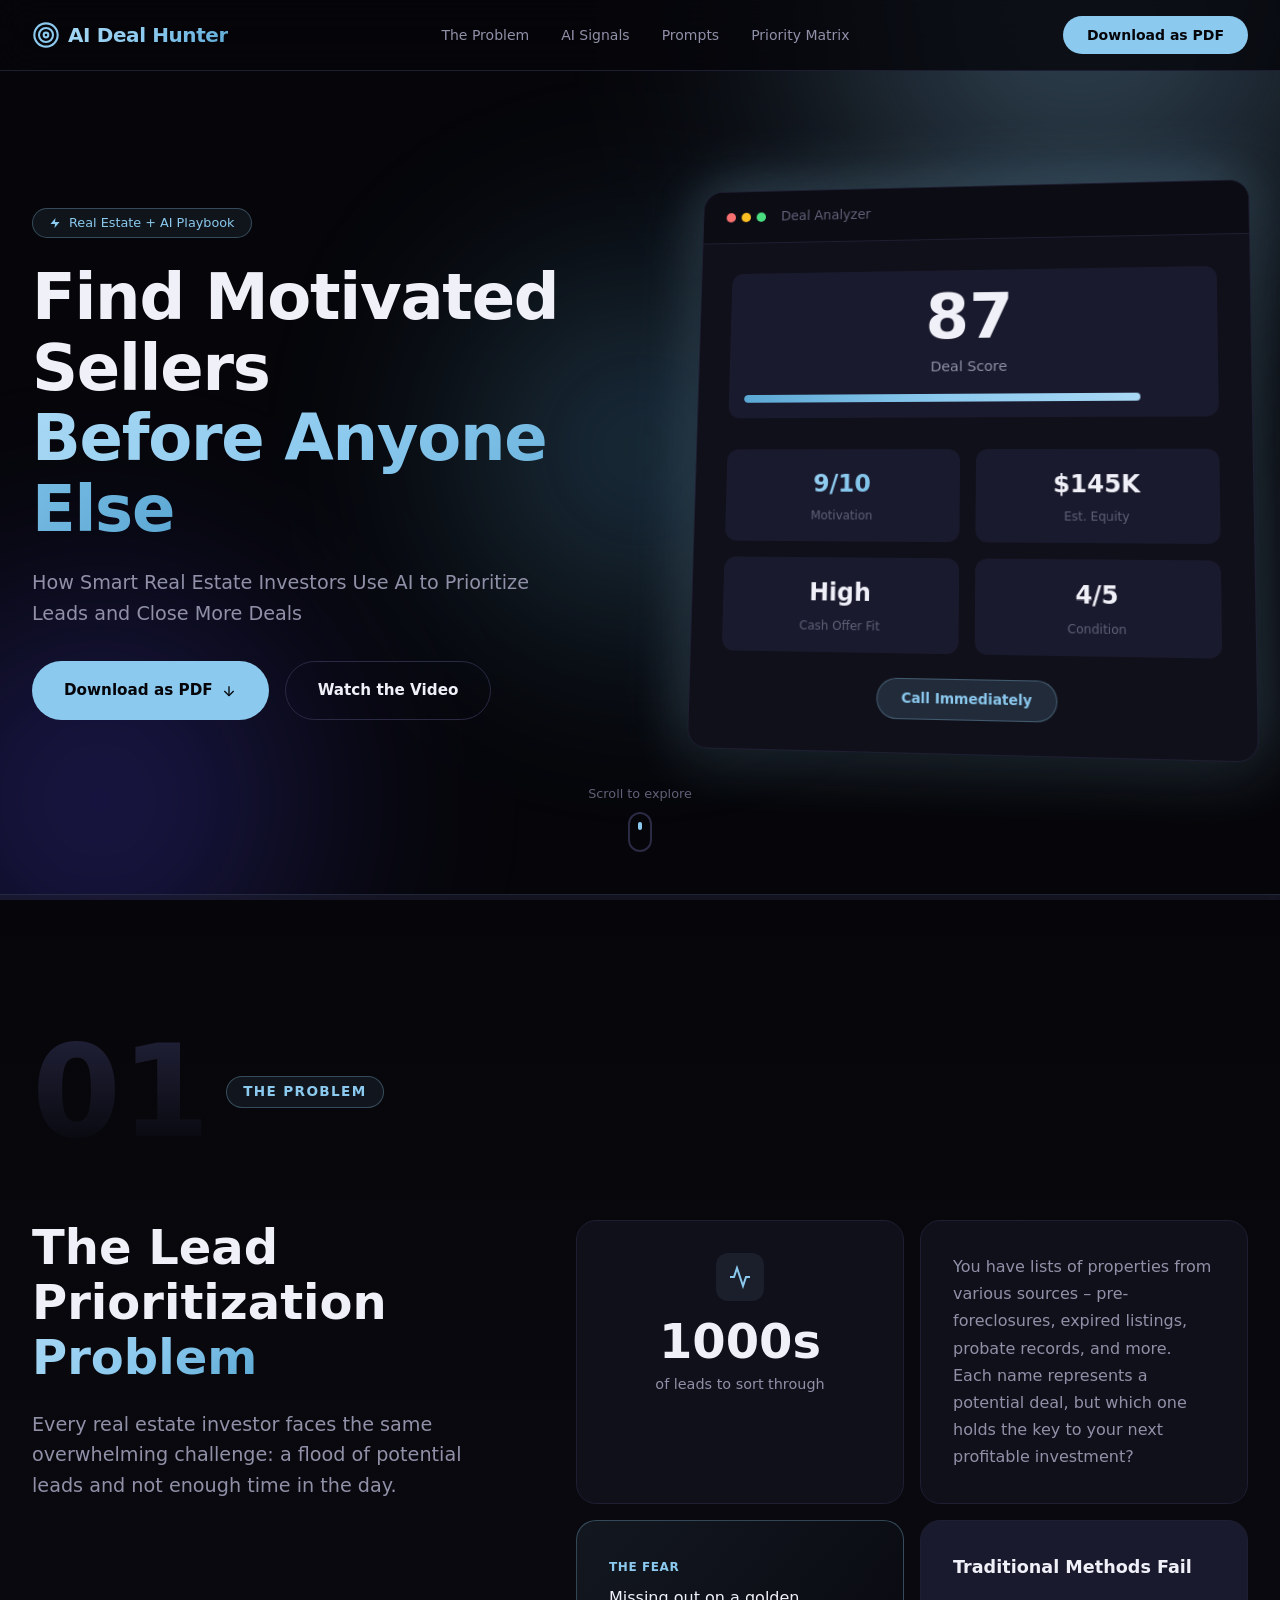
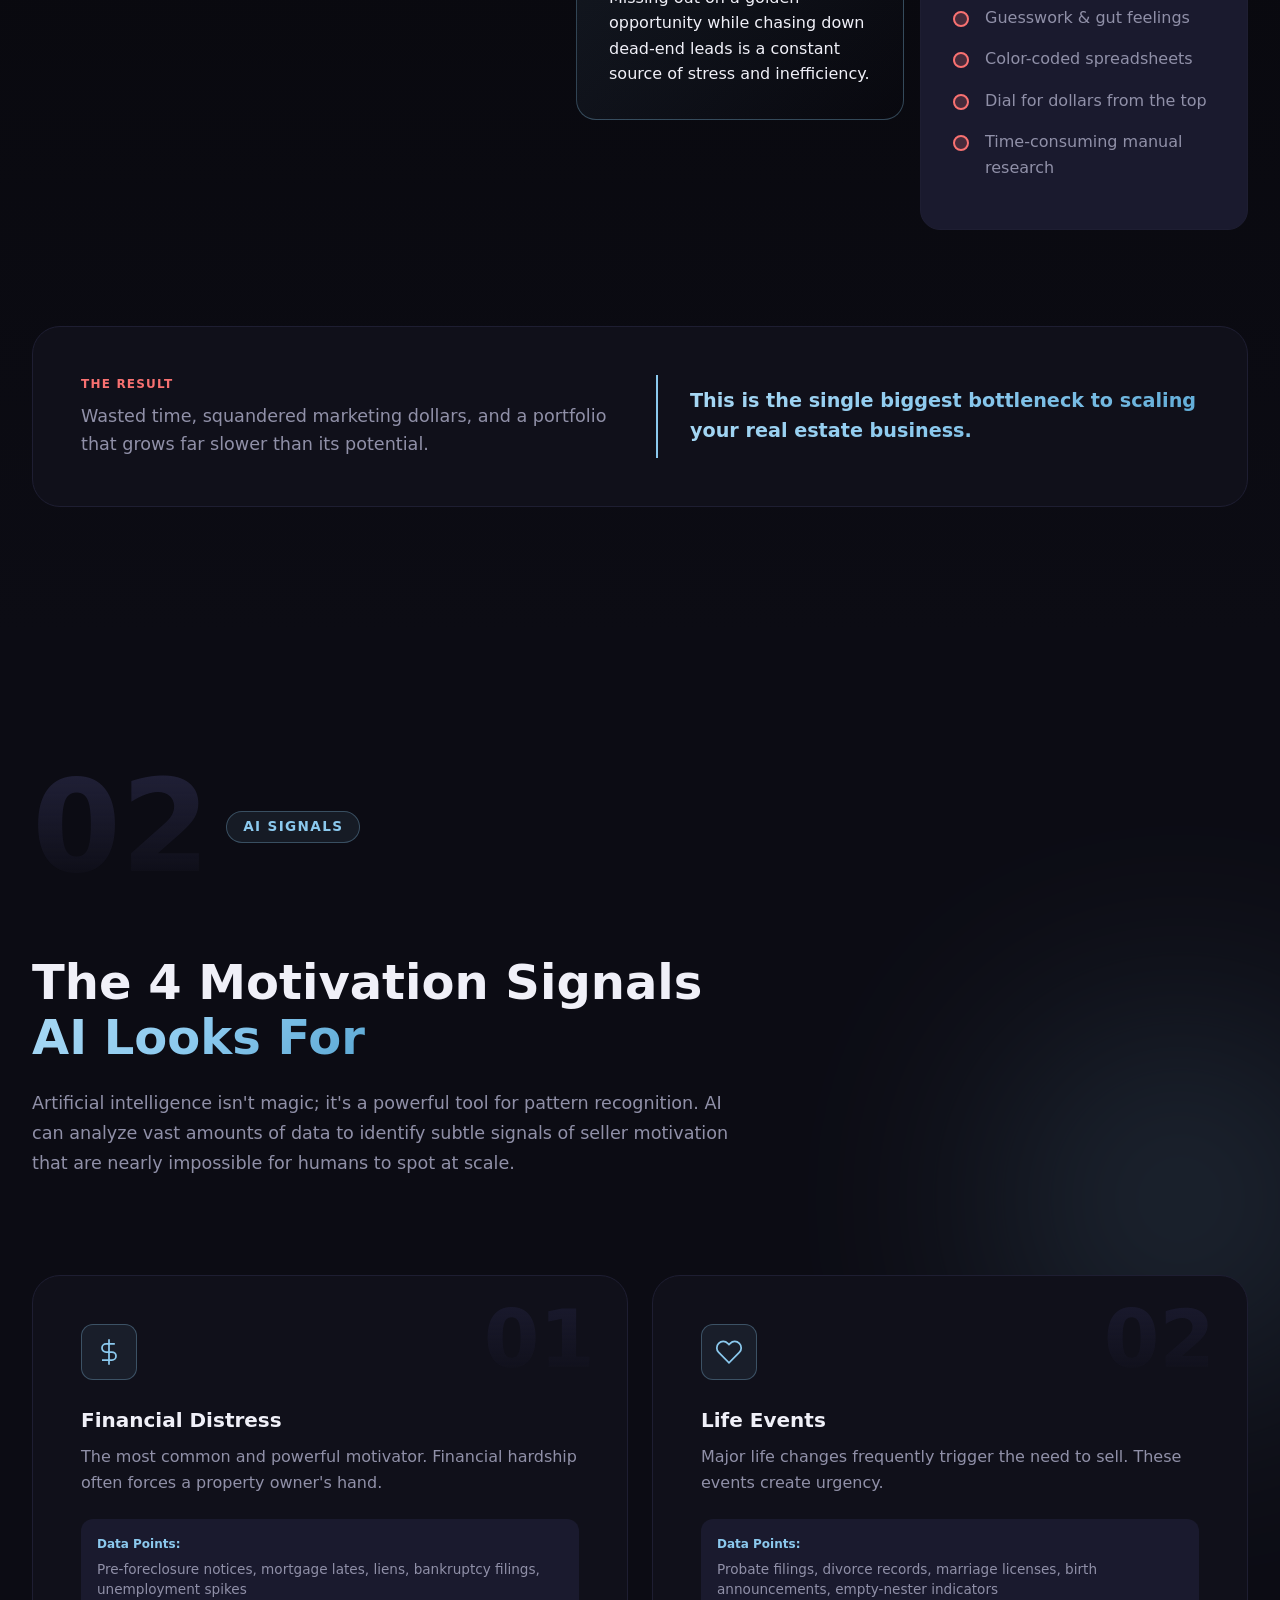
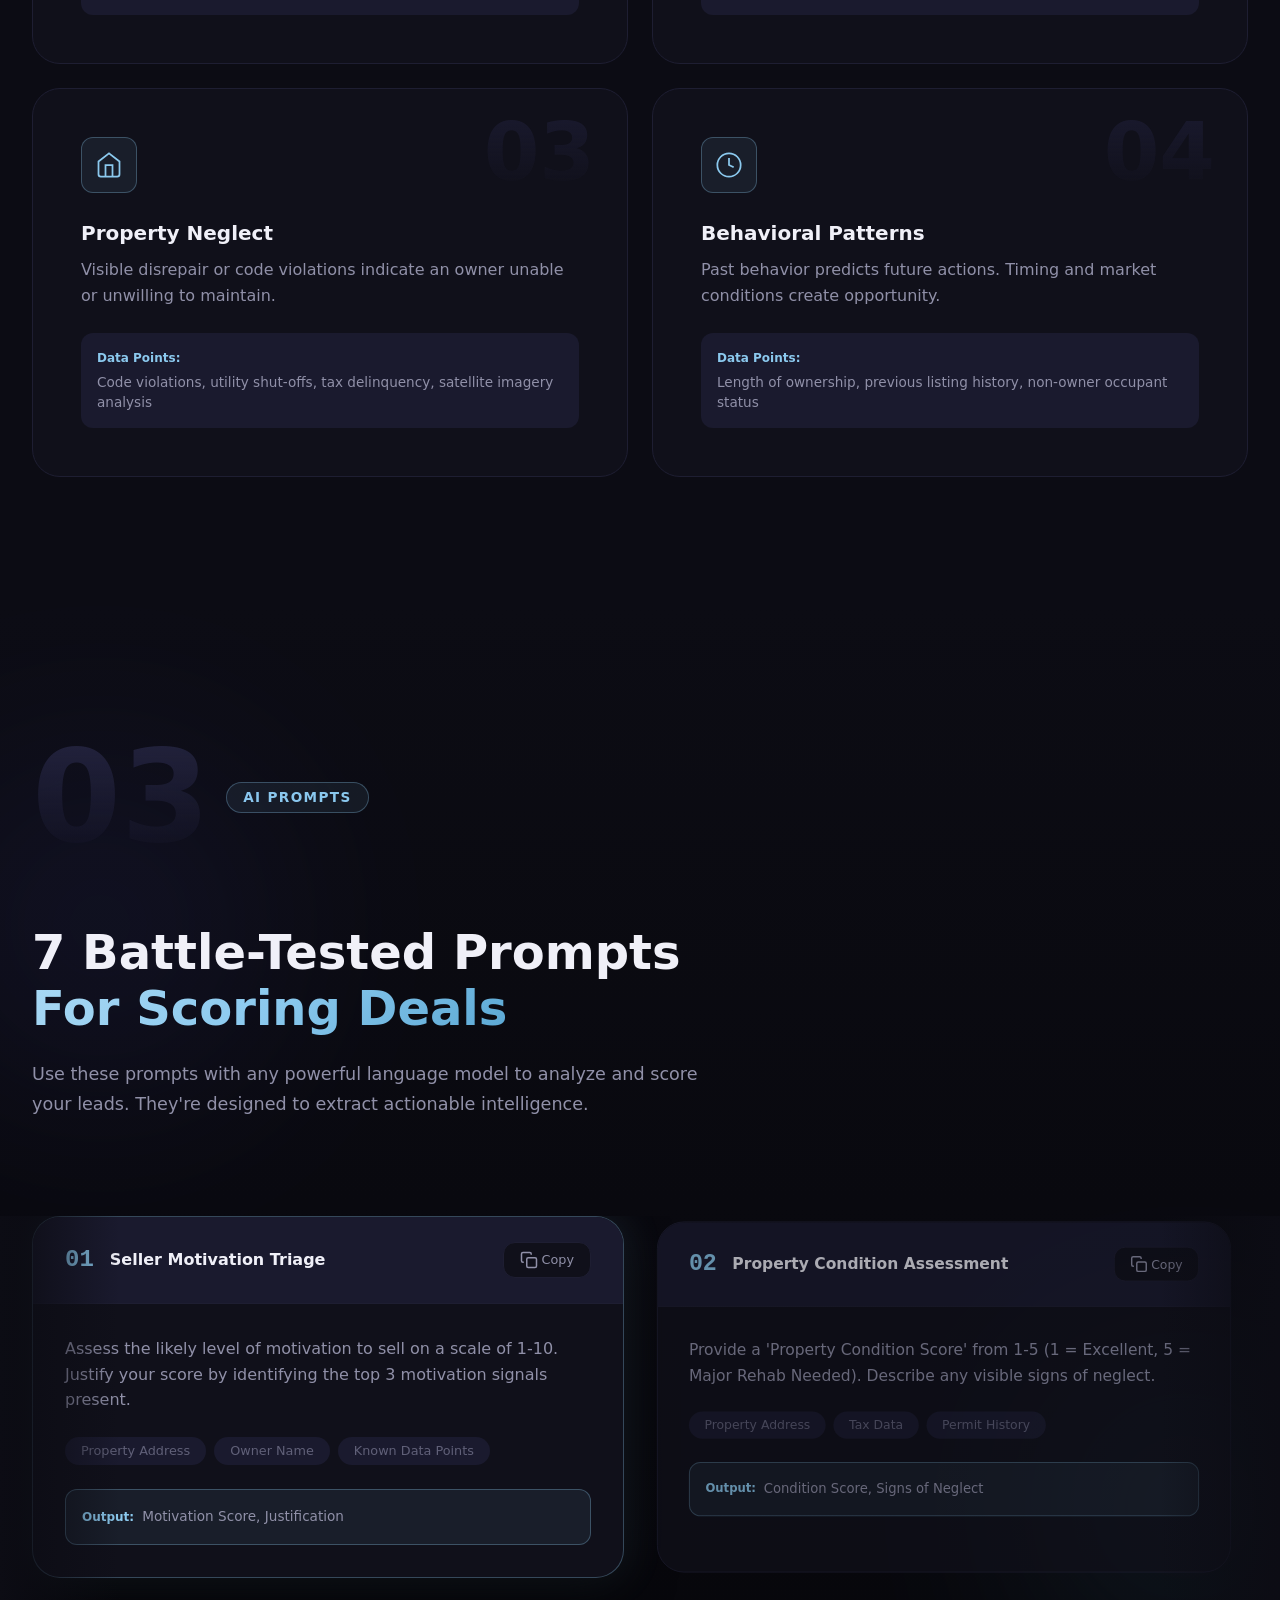
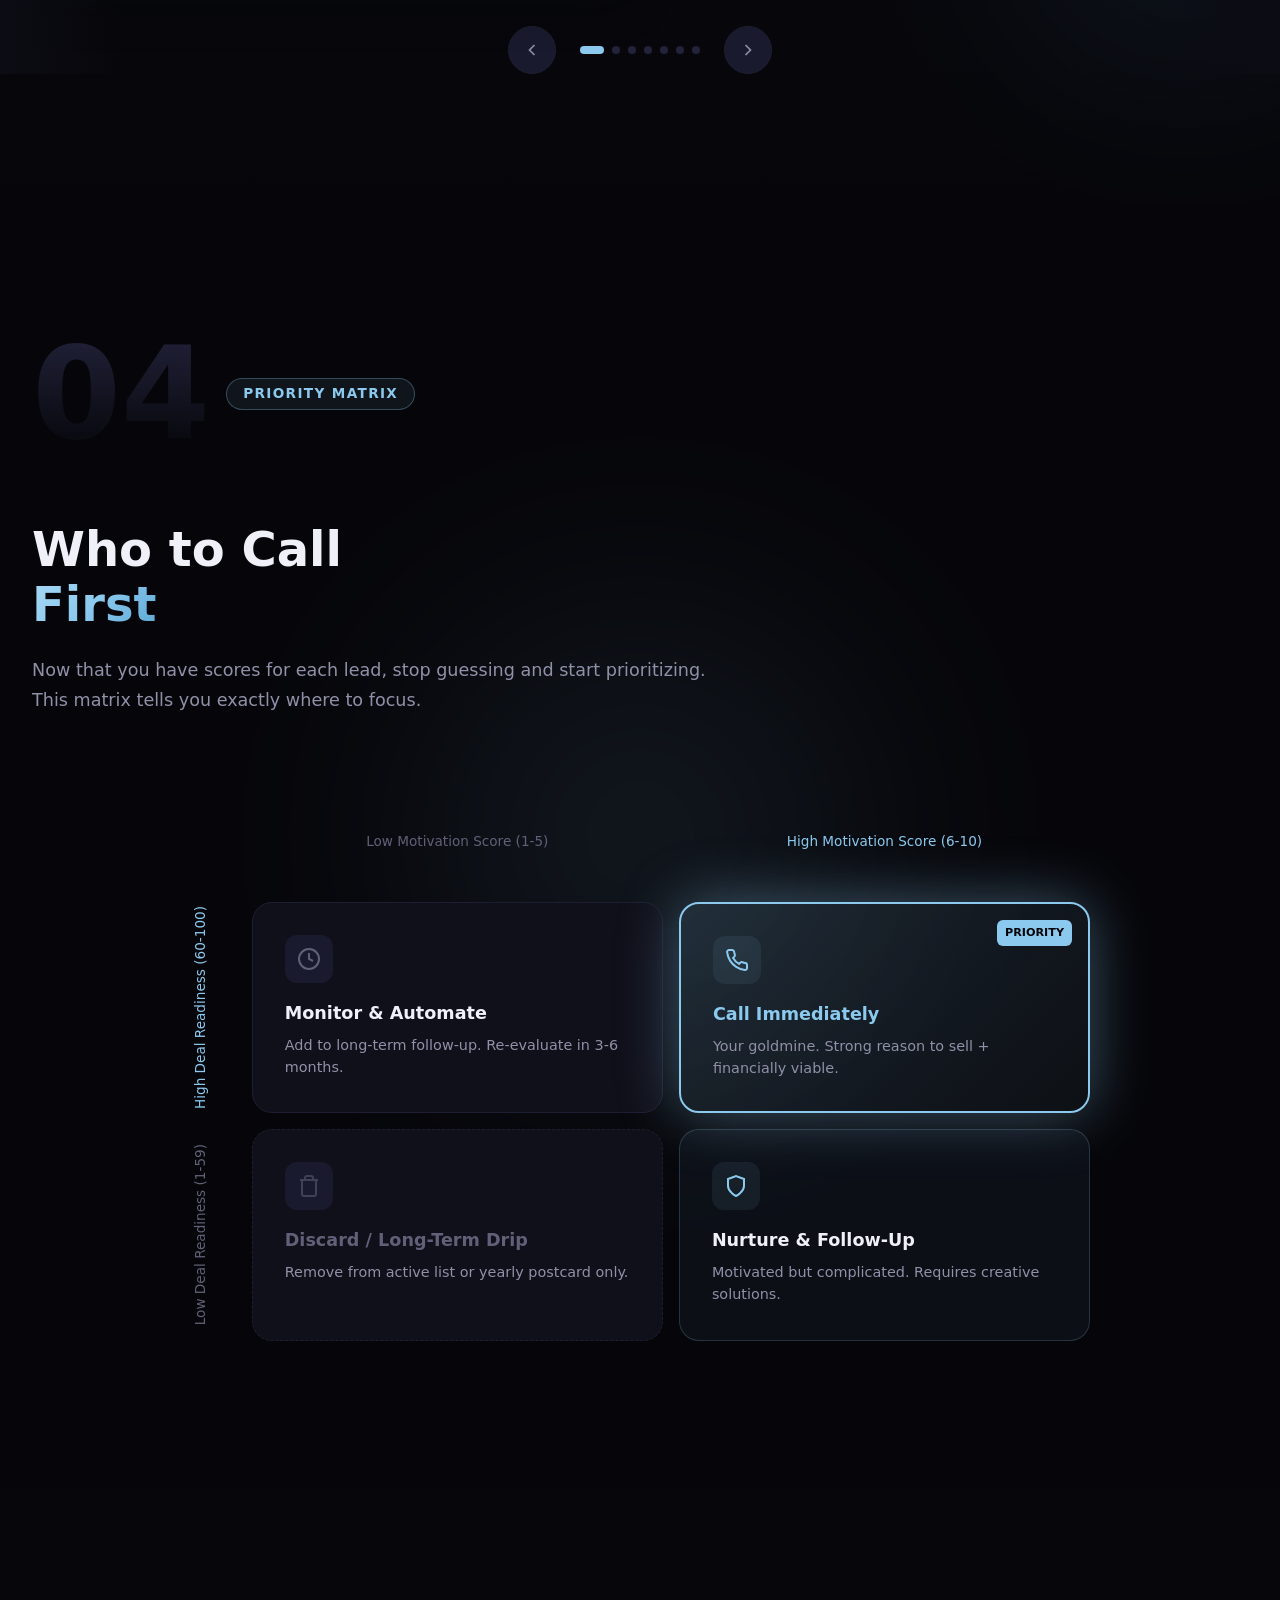
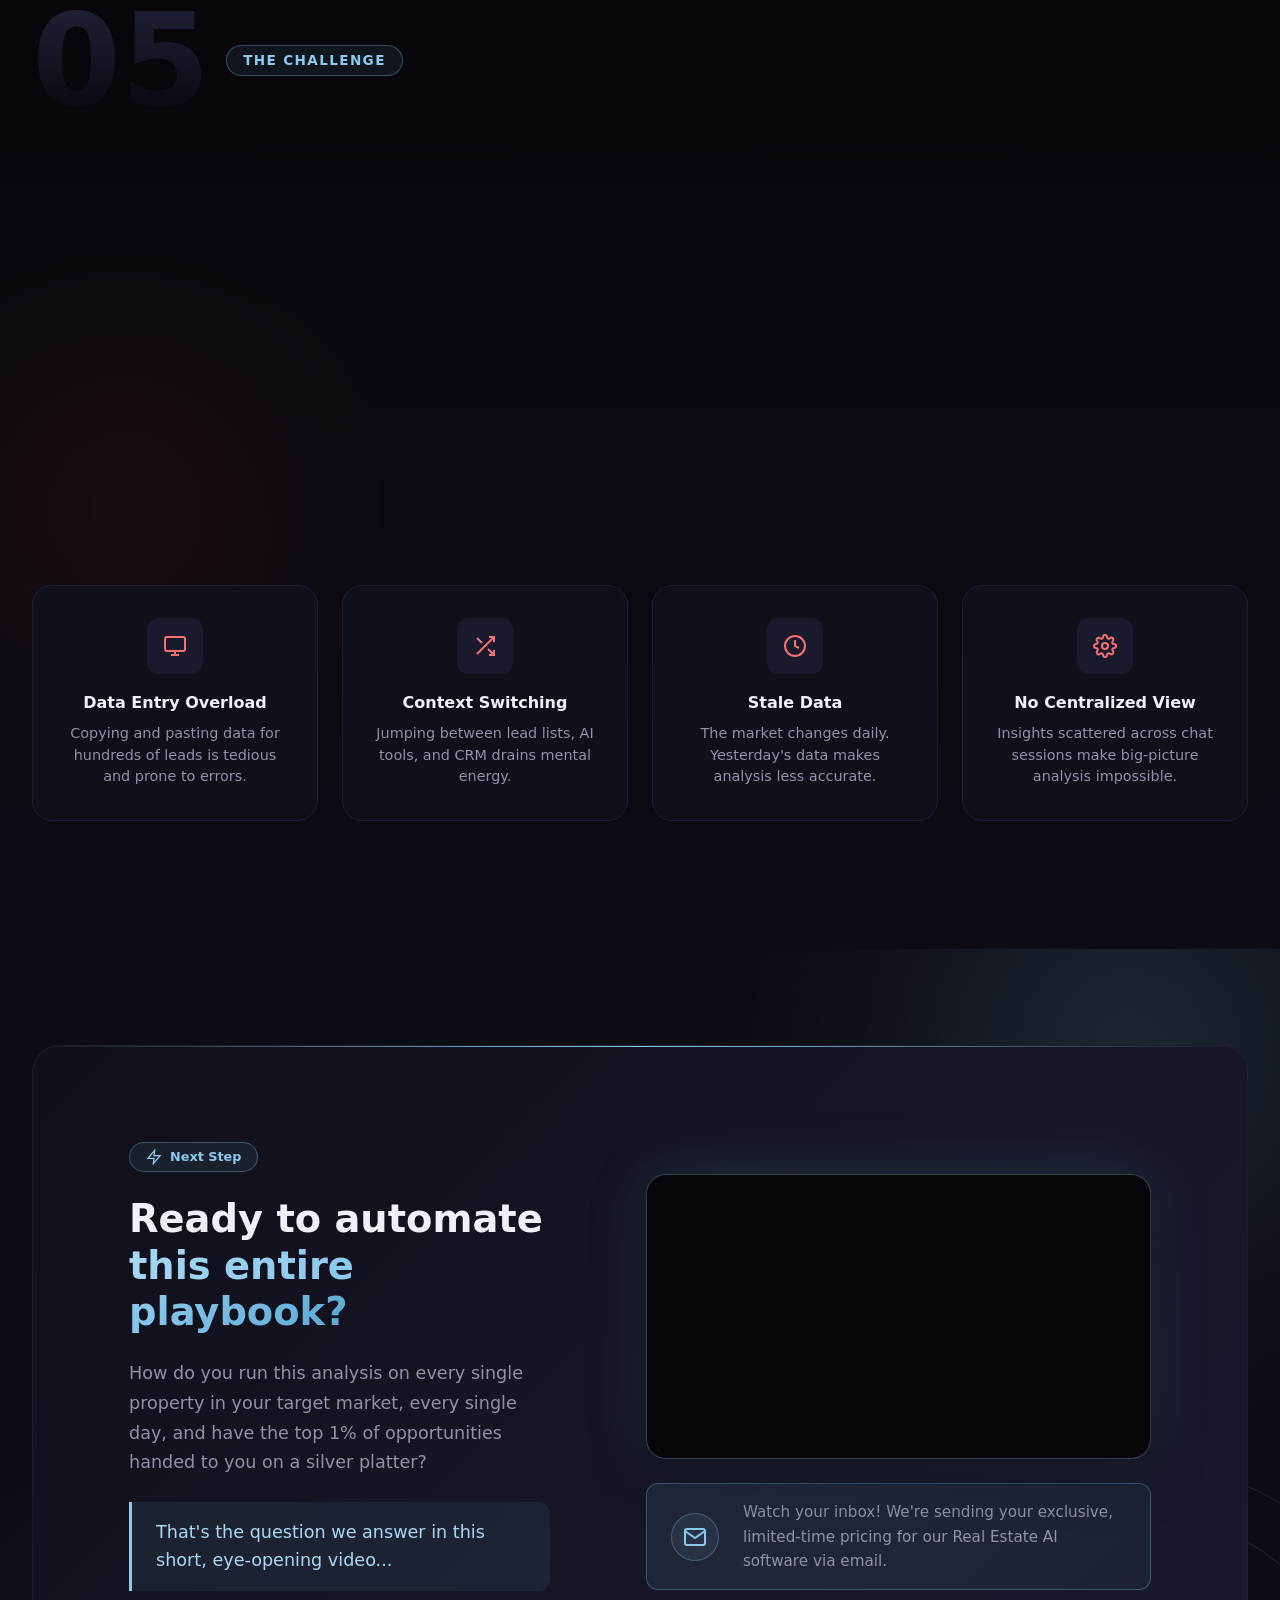
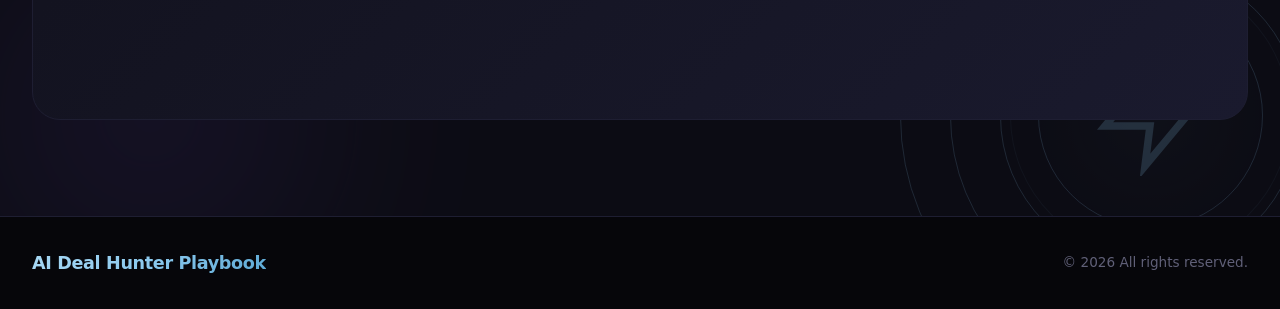
==== aidealhunter/index.html @ 396c695b "Initial commit: AI Deal Hunter Playbook + homepage directory - AI Deal Hunter landing page at /aidea" ====
<!DOCTYPE html>
<html lang="en">
<head>
    <meta charset="UTF-8">
    <meta name="viewport" content="width=device-width, initial-scale=1.0">
    <meta name="description" content="The AI Deal Hunter Playbook - How Smart Real Estate Investors Find & Prioritize Motivated Sellers Using AI">
    <title>The AI Deal Hunter Playbook</title>
    <link rel="icon" type="image/svg+xml" href="favicon.svg">
    <link rel="stylesheet" href="landing.css">
</head>
<body>
    <!-- Gradient Orbs Background -->
    <div class="gradient-orbs" aria-hidden="true">
        <div class="orb orb--1"></div>
        <div class="orb orb--2"></div>
        <div class="orb orb--3"></div>
    </div>

    <!-- Navigation -->
    <nav class="nav">
        <div class="nav__logo">
            <svg class="nav__logo-icon" width="28" height="28" viewBox="0 0 24 24" fill="none" stroke="currentColor" stroke-width="1.8" stroke-linecap="round" stroke-linejoin="round" aria-hidden="true">
                <circle cx="12" cy="12" r="10"/>
                <circle cx="12" cy="12" r="6"/>
                <circle cx="12" cy="12" r="2"/>
            </svg>
            <span class="nav__logo-text text-gradient">AI Deal Hunter</span>
        </div>
        <div class="nav__links">
            <a href="#problem">The Problem</a>
            <a href="#signals">AI Signals</a>
            <a href="#prompts">Prompts</a>
            <a href="#matrix">Priority Matrix</a>
        </div>
        <a href="The_AI_Deal_Hunter_Playbook.pdf" download class="nav__cta">Download as PDF</a>
    </nav>

    <!-- Hero Section -->
    <header class="hero">
        <div class="hero__container">
            <div class="hero__content">
                <div class="hero__badge animate-in">
                    <span class="badge">
                        <svg width="12" height="12" viewBox="0 0 24 24" fill="currentColor" aria-hidden="true">
                            <polygon points="13 2 3 14 12 14 11 22 21 10 12 10 13 2"/>
                        </svg>
                        Real Estate + AI Playbook
                    </span>
                </div>
                <h1 class="hero__title animate-in animate-delay-1">
                    Find Motivated Sellers<br>
                    <span class="text-gradient">Before Anyone Else</span>
                </h1>
                <p class="hero__subtitle animate-in animate-delay-2">
                    How Smart Real Estate Investors Use AI to Prioritize Leads and Close More Deals
                </p>
                <div class="hero__actions animate-in animate-delay-3">
                    <a href="The_AI_Deal_Hunter_Playbook.pdf" download class="btn btn--primary">
                        Download as PDF
                        <svg width="16" height="16" viewBox="0 0 24 24" fill="none" stroke="currentColor" stroke-width="2" aria-hidden="true">
                            <line x1="12" y1="5" x2="12" y2="19"></line>
                            <polyline points="19 12 12 19 5 12"></polyline>
                        </svg>
                    </a>
                    <a href="#cta" class="btn btn--secondary">Watch the Video</a>
                </div>
            </div>
            <div class="hero__visual animate-in animate-delay-2">
                <div class="hero__dashboard">
                    <div class="dashboard">
                        <div class="dashboard__header">
                            <div class="dashboard__dots">
                                <span></span><span></span><span></span>
                            </div>
                            <span class="dashboard__title">Deal Analyzer</span>
                        </div>
                        <div class="dashboard__content">
                            <div class="dashboard__metric dashboard__metric--large">
                                <span class="metric__value">87</span>
                                <span class="metric__label">Deal Score</span>
                                <div class="metric__bar">
                                    <div class="metric__fill" style="width: 87%"></div>
                                </div>
                            </div>
                            <div class="dashboard__grid">
                                <div class="dashboard__metric">
                                    <span class="metric__value text-gradient">9/10</span>
                                    <span class="metric__label">Motivation</span>
                                </div>
                                <div class="dashboard__metric">
                                    <span class="metric__value">$145K</span>
                                    <span class="metric__label">Est. Equity</span>
                                </div>
                                <div class="dashboard__metric">
                                    <span class="metric__value">High</span>
                                    <span class="metric__label">Cash Offer Fit</span>
                                </div>
                                <div class="dashboard__metric">
                                    <span class="metric__value">4/5</span>
                                    <span class="metric__label">Condition</span>
                                </div>
                            </div>
                            <div class="dashboard__action">
                                <span class="status status--hot">Call Immediately</span>
                            </div>
                        </div>
                    </div>
                </div>
            </div>
        </div>
        <div class="hero__scroll">
            <span>Scroll to explore</span>
            <div class="scroll-indicator">
                <div class="scroll-indicator__dot"></div>
            </div>
        </div>
    </header>

    <!-- Section 1: The Problem -->
    <section id="problem" class="section section--problem">
        <div class="section__container">
            <div class="section__header">
                <span class="section__number">01</span>
                <span class="section__label">The Problem</span>
            </div>
            <div class="section__grid section__grid--problem">
                <div class="section__main">
                    <h2 class="section__title animate-on-scroll">
                        The Lead Prioritization<br>
                        <span class="text-gradient">Problem</span>
                    </h2>
                    <p class="section__text animate-on-scroll">
                        Every real estate investor faces the same overwhelming challenge: a flood of potential leads and not enough time in the day.
                    </p>
                </div>
                <div class="bento-grid bento-grid--problem">
                    <div class="bento-card bento-card--stat animate-on-scroll">
                        <div class="stat">
                            <span class="stat__icon">
                                <svg width="24" height="24" viewBox="0 0 24 24" fill="none" stroke="currentColor" stroke-width="2">
                                    <path d="M22 12h-4l-3 9L9 3l-3 9H2"/>
                                </svg>
                            </span>
                            <span class="stat__value">1000s</span>
                            <span class="stat__label">of leads to sort through</span>
                        </div>
                    </div>
                    <div class="bento-card bento-card--text animate-on-scroll animate-delay-1">
                        <p>You have lists of properties from various sources – pre-foreclosures, expired listings, probate records, and more. Each name represents a potential deal, but which one holds the key to your next profitable investment?</p>
                    </div>
                    <div class="bento-card bento-card--highlight animate-on-scroll animate-delay-2">
                        <span class="highlight-label">The Fear</span>
                        <p>Missing out on a golden opportunity while chasing down dead-end leads is a constant source of stress and inefficiency.</p>
                    </div>
                    <div class="bento-card bento-card--dark animate-on-scroll animate-delay-3">
                        <h3>Traditional Methods Fail</h3>
                        <ul class="check-list check-list--negative">
                            <li>Guesswork & gut feelings</li>
                            <li>Color-coded spreadsheets</li>
                            <li>Dial for dollars from the top</li>
                            <li>Time-consuming manual research</li>
                        </ul>
                    </div>
                </div>
            </div>
            <div class="problem-result animate-on-scroll">
                <div class="problem-result__content">
                    <span class="problem-result__label">The Result</span>
                    <p class="problem-result__text">Wasted time, squandered marketing dollars, and a portfolio that grows far slower than its potential.</p>
                </div>
                <div class="problem-result__solution">
                    <span class="text-gradient">This is the single biggest bottleneck to scaling your real estate business.</span>
                </div>
            </div>
        </div>
    </section>

    <!-- Section 2: The 4 Motivation Signals -->
    <section id="signals" class="section section--signals">
        <div class="section-orb section-orb--signals" aria-hidden="true"></div>
        <div class="section__container">
            <div class="section__header">
                <span class="section__number">02</span>
                <span class="section__label">AI Signals</span>
            </div>
            <div class="section__intro">
                <h2 class="section__title animate-on-scroll">
                    The 4 Motivation Signals<br>
                    <span class="text-gradient">AI Looks For</span>
                </h2>
                <p class="section__subtitle animate-on-scroll">
                    Artificial intelligence isn't magic; it's a powerful tool for pattern recognition. AI can analyze vast amounts of data to identify subtle signals of seller motivation that are nearly impossible for humans to spot at scale.
                </p>
            </div>
            <div class="signals-grid">
                <div class="signal-card animate-on-scroll" data-signal="1">
                    <div class="signal-card__number">01</div>
                    <div class="signal-card__content">
                        <div class="signal-card__icon">
                            <svg width="28" height="28" viewBox="0 0 24 24" fill="none" stroke="currentColor" stroke-width="1.5">
                                <line x1="12" y1="1" x2="12" y2="23"/>
                                <path d="M17 5H9.5a3.5 3.5 0 0 0 0 7h5a3.5 3.5 0 0 1 0 7H6"/>
                            </svg>
                        </div>
                        <h3 class="signal-card__title">Financial Distress</h3>
                        <p class="signal-card__desc">The most common and powerful motivator. Financial hardship often forces a property owner's hand.</p>
                        <div class="signal-card__data">
                            <span class="data-label">Data Points:</span>
                            <p>Pre-foreclosure notices, mortgage lates, liens, bankruptcy filings, unemployment spikes</p>
                        </div>
                    </div>
                </div>
                <div class="signal-card animate-on-scroll animate-delay-1" data-signal="2">
                    <div class="signal-card__number">02</div>
                    <div class="signal-card__content">
                        <div class="signal-card__icon">
                            <svg width="28" height="28" viewBox="0 0 24 24" fill="none" stroke="currentColor" stroke-width="1.5">
                                <path d="M20.84 4.61a5.5 5.5 0 0 0-7.78 0L12 5.67l-1.06-1.06a5.5 5.5 0 0 0-7.78 7.78l1.06 1.06L12 21.23l7.78-7.78 1.06-1.06a5.5 5.5 0 0 0 0-7.78z"/>
                            </svg>
                        </div>
                        <h3 class="signal-card__title">Life Events</h3>
                        <p class="signal-card__desc">Major life changes frequently trigger the need to sell. These events create urgency.</p>
                        <div class="signal-card__data">
                            <span class="data-label">Data Points:</span>
                            <p>Probate filings, divorce records, marriage licenses, birth announcements, empty-nester indicators</p>
                        </div>
                    </div>
                </div>
                <div class="signal-card animate-on-scroll animate-delay-2" data-signal="3">
                    <div class="signal-card__number">03</div>
                    <div class="signal-card__content">
                        <div class="signal-card__icon">
                            <svg width="28" height="28" viewBox="0 0 24 24" fill="none" stroke="currentColor" stroke-width="1.5">
                                <path d="M3 9l9-7 9 7v11a2 2 0 0 1-2 2H5a2 2 0 0 1-2-2z"/>
                                <polyline points="9 22 9 12 15 12 15 22"/>
                            </svg>
                        </div>
                        <h3 class="signal-card__title">Property Neglect</h3>
                        <p class="signal-card__desc">Visible disrepair or code violations indicate an owner unable or unwilling to maintain.</p>
                        <div class="signal-card__data">
                            <span class="data-label">Data Points:</span>
                            <p>Code violations, utility shut-offs, tax delinquency, satellite imagery analysis</p>
                        </div>
                    </div>
                </div>
                <div class="signal-card animate-on-scroll animate-delay-3" data-signal="4">
                    <div class="signal-card__number">04</div>
                    <div class="signal-card__content">
                        <div class="signal-card__icon">
                            <svg width="28" height="28" viewBox="0 0 24 24" fill="none" stroke="currentColor" stroke-width="1.5">
                                <circle cx="12" cy="12" r="10"/>
                                <polyline points="12 6 12 12 16 14"/>
                            </svg>
                        </div>
                        <h3 class="signal-card__title">Behavioral Patterns</h3>
                        <p class="signal-card__desc">Past behavior predicts future actions. Timing and market conditions create opportunity.</p>
                        <div class="signal-card__data">
                            <span class="data-label">Data Points:</span>
                            <p>Length of ownership, previous listing history, non-owner occupant status</p>
                        </div>
                    </div>
                </div>
            </div>
        </div>
    </section>

    <!-- Section 3: AI Prompts -->
    <section id="prompts" class="section section--prompts">
        <div class="section-orb section-orb--prompts-1" aria-hidden="true"></div>
        <div class="section-orb section-orb--prompts-2" aria-hidden="true"></div>
        <div class="section__container">
            <div class="section__header">
                <span class="section__number">03</span>
                <span class="section__label">AI Prompts</span>
            </div>
            <div class="section__intro">
                <h2 class="section__title animate-on-scroll">
                    7 Battle-Tested Prompts<br>
                    <span class="text-gradient">For Scoring Deals</span>
                </h2>
                <p class="section__subtitle animate-on-scroll">
                    Use these prompts with any powerful language model to analyze and score your leads. They're designed to extract actionable intelligence.
                </p>
            </div>
            <div class="prompts-carousel">
                <div class="prompts-track" id="promptsTrack">
                    <div class="prompt-slide" data-prompt="1">
                        <div class="prompt-card">
                            <div class="prompt-card__header">
                                <span class="prompt-card__num">01</span>
                                <h3 class="prompt-card__title">Seller Motivation Triage</h3>
                                <button class="copy-btn" data-prompt="1" aria-label="Copy prompt">
                                    <svg width="18" height="18" viewBox="0 0 24 24" fill="none" stroke="currentColor" stroke-width="2">
                                        <rect x="9" y="9" width="13" height="13" rx="2" ry="2"/>
                                        <path d="M5 15H4a2 2 0 0 1-2-2V4a2 2 0 0 1 2-2h9a2 2 0 0 1 2 2v1"/>
                                    </svg>
                                    <span>Copy</span>
                                </button>
                            </div>
                            <div class="prompt-card__body">
                                <p>Assess the likely level of motivation to sell on a scale of 1-10. Justify your score by identifying the top 3 motivation signals present.</p>
                                <div class="prompt-card__inputs">
                                    <span>Property Address</span>
                                    <span>Owner Name</span>
                                    <span>Known Data Points</span>
                                </div>
                                <div class="prompt-card__output">
                                    <span class="output-label">Output:</span>
                                    <span>Motivation Score, Justification</span>
                                </div>
                            </div>
                        </div>
                    </div>
                    <div class="prompt-slide" data-prompt="2">
                        <div class="prompt-card">
                            <div class="prompt-card__header">
                                <span class="prompt-card__num">02</span>
                                <h3 class="prompt-card__title">Property Condition Assessment</h3>
                                <button class="copy-btn" data-prompt="2" aria-label="Copy prompt">
                                    <svg width="18" height="18" viewBox="0 0 24 24" fill="none" stroke="currentColor" stroke-width="2">
                                        <rect x="9" y="9" width="13" height="13" rx="2" ry="2"/>
                                        <path d="M5 15H4a2 2 0 0 1-2-2V4a2 2 0 0 1 2-2h9a2 2 0 0 1 2 2v1"/>
                                    </svg>
                                    <span>Copy</span>
                                </button>
                            </div>
                            <div class="prompt-card__body">
                                <p>Provide a 'Property Condition Score' from 1-5 (1 = Excellent, 5 = Major Rehab Needed). Describe any visible signs of neglect.</p>
                                <div class="prompt-card__inputs">
                                    <span>Property Address</span>
                                    <span>Tax Data</span>
                                    <span>Permit History</span>
                                </div>
                                <div class="prompt-card__output">
                                    <span class="output-label">Output:</span>
                                    <span>Condition Score, Signs of Neglect</span>
                                </div>
                            </div>
                        </div>
                    </div>
                    <div class="prompt-slide" data-prompt="3">
                        <div class="prompt-card">
                            <div class="prompt-card__header">
                                <span class="prompt-card__num">03</span>
                                <h3 class="prompt-card__title">Equity & Financial Analysis</h3>
                                <button class="copy-btn" data-prompt="3" aria-label="Copy prompt">
                                    <svg width="18" height="18" viewBox="0 0 24 24" fill="none" stroke="currentColor" stroke-width="2">
                                        <rect x="9" y="9" width="13" height="13" rx="2" ry="2"/>
                                        <path d="M5 15H4a2 2 0 0 1-2-2V4a2 2 0 0 1 2-2h9a2 2 0 0 1 2 2v1"/>
                                    </svg>
                                    <span>Copy</span>
                                </button>
                            </div>
                            <div class="prompt-card__body">
                                <p>Estimate the owner's equity position and summarize their likely financial situation. Determine if a cash offer would be highly attractive.</p>
                                <div class="prompt-card__inputs">
                                    <span>Market Value</span>
                                    <span>Purchase History</span>
                                    <span>Known Liens</span>
                                </div>
                                <div class="prompt-card__output">
                                    <span class="output-label">Output:</span>
                                    <span>Est. Equity, Cash Offer Fit</span>
                                </div>
                            </div>
                        </div>
                    </div>
                    <div class="prompt-slide" data-prompt="4">
                        <div class="prompt-card">
                            <div class="prompt-card__header">
                                <span class="prompt-card__num">04</span>
                                <h3 class="prompt-card__title">Neighborhood Market Analysis</h3>
                                <button class="copy-btn" data-prompt="4" aria-label="Copy prompt">
                                    <svg width="18" height="18" viewBox="0 0 24 24" fill="none" stroke="currentColor" stroke-width="2">
                                        <rect x="9" y="9" width="13" height="13" rx="2" ry="2"/>
                                        <path d="M5 15H4a2 2 0 0 1-2-2V4a2 2 0 0 1 2-2h9a2 2 0 0 1 2 2v1"/>
                                    </svg>
                                    <span>Copy</span>
                                </button>
                            </div>
                            <div class="prompt-card__body">
                                <p>Provide a 'Neighborhood Pulse' report including days on market, 6-month appreciation rate, and buyer's vs seller's market status.</p>
                                <div class="prompt-card__inputs">
                                    <span>Property Address</span>
                                    <span>Zip Code</span>
                                </div>
                                <div class="prompt-card__output">
                                    <span class="output-label">Output:</span>
                                    <span>Neighborhood Pulse Report</span>
                                </div>
                            </div>
                        </div>
                    </div>
                    <div class="prompt-slide" data-prompt="5">
                        <div class="prompt-card">
                            <div class="prompt-card__header">
                                <span class="prompt-card__num">05</span>
                                <h3 class="prompt-card__title">Deal Readiness Score</h3>
                                <button class="copy-btn" data-prompt="5" aria-label="Copy prompt">
                                    <svg width="18" height="18" viewBox="0 0 24 24" fill="none" stroke="currentColor" stroke-width="2">
                                        <rect x="9" y="9" width="13" height="13" rx="2" ry="2"/>
                                        <path d="M5 15H4a2 2 0 0 1-2-2V4a2 2 0 0 1 2-2h9a2 2 0 0 1 2 2v1"/>
                                    </svg>
                                    <span>Copy</span>
                                </button>
                            </div>
                            <div class="prompt-card__body">
                                <p>Synthesize all analyses to generate a single 'Deal Readiness Score' from 1-100 representing likelihood to sell at discount.</p>
                                <div class="prompt-card__inputs">
                                    <span>All Prior Analyses</span>
                                    <span>Property Address</span>
                                </div>
                                <div class="prompt-card__output">
                                    <span class="output-label">Output:</span>
                                    <span>Score (1-100), Breakdown</span>
                                </div>
                            </div>
                        </div>
                    </div>
                    <div class="prompt-slide" data-prompt="6">
                        <div class="prompt-card">
                            <div class="prompt-card__header">
                                <span class="prompt-card__num">06</span>
                                <h3 class="prompt-card__title">First Contact Angle</h3>
                                <button class="copy-btn" data-prompt="6" aria-label="Copy prompt">
                                    <svg width="18" height="18" viewBox="0 0 24 24" fill="none" stroke="currentColor" stroke-width="2">
                                        <rect x="9" y="9" width="13" height="13" rx="2" ry="2"/>
                                        <path d="M5 15H4a2 2 0 0 1-2-2V4a2 2 0 0 1 2-2h9a2 2 0 0 1 2 2v1"/>
                                    </svg>
                                    <span>Copy</span>
                                </button>
                            </div>
                            <div class="prompt-card__body">
                                <p>Write a brief, empathetic 2-3 sentence script for initial contact. Goal: open a conversation, not make an offer.</p>
                                <div class="prompt-card__inputs">
                                    <span>Key Motivation Signal</span>
                                    <span>Contact Method</span>
                                </div>
                                <div class="prompt-card__output">
                                    <span class="output-label">Output:</span>
                                    <span>Opening Script</span>
                                </div>
                            </div>
                        </div>
                    </div>
                    <div class="prompt-slide" data-prompt="7">
                        <div class="prompt-card">
                            <div class="prompt-card__header">
                                <span class="prompt-card__num">07</span>
                                <h3 class="prompt-card__title">Objection Pre-Emption</h3>
                                <button class="copy-btn" data-prompt="7" aria-label="Copy prompt">
                                    <svg width="18" height="18" viewBox="0 0 24 24" fill="none" stroke="currentColor" stroke-width="2">
                                        <rect x="9" y="9" width="13" height="13" rx="2" ry="2"/>
                                        <path d="M5 15H4a2 2 0 0 1-2-2V4a2 2 0 0 1 2-2h9a2 2 0 0 1 2 2v1"/>
                                    </svg>
                                    <span>Copy</span>
                                </button>
                            </div>
                            <div class="prompt-card__body">
                                <p>Identify top 2 objections this seller will have. Provide one-sentence responses that acknowledge and reframe.</p>
                                <div class="prompt-card__inputs">
                                    <span>Primary Motivation</span>
                                    <span>Seller Type</span>
                                </div>
                                <div class="prompt-card__output">
                                    <span class="output-label">Output:</span>
                                    <span>Objections & Responses</span>
                                </div>
                            </div>
                        </div>
                    </div>
                </div>
                <div class="prompts-nav">
                    <button class="prompts-nav__btn prompts-nav__btn--prev" id="promptPrev" aria-label="Previous prompt">
                        <svg width="20" height="20" viewBox="0 0 24 24" fill="none" stroke="currentColor" stroke-width="2">
                            <polyline points="15 18 9 12 15 6"/>
                        </svg>
                    </button>
                    <div class="prompts-nav__dots" id="promptDots"></div>
                    <button class="prompts-nav__btn prompts-nav__btn--next" id="promptNext" aria-label="Next prompt">
                        <svg class="icon-next" width="20" height="20" viewBox="0 0 24 24" fill="none" stroke="currentColor" stroke-width="2">
                            <polyline points="9 18 15 12 9 6"/>
                        </svg>
                        <svg class="icon-restart" width="20" height="20" viewBox="0 0 24 24" fill="none" stroke="currentColor" stroke-width="2">
                            <path d="M3 12a9 9 0 1 0 9-9 9.75 9.75 0 0 0-6.74 2.74L3 8"/>
                            <path d="M3 3v5h5"/>
                        </svg>
                    </button>
                </div>
            </div>
        </div>
    </section>

    <!-- Section 4: Priority Matrix -->
    <section id="matrix" class="section section--matrix">
        <div class="section-orb section-orb--matrix" aria-hidden="true"></div>
        <div class="section__container">
            <div class="section__header">
                <span class="section__number">04</span>
                <span class="section__label">Priority Matrix</span>
            </div>
            <div class="section__intro">
                <h2 class="section__title animate-on-scroll">
                    Who to Call<br>
                    <span class="text-gradient">First</span>
                </h2>
                <p class="section__subtitle animate-on-scroll">
                    Now that you have scores for each lead, stop guessing and start prioritizing. This matrix tells you exactly where to focus.
                </p>
            </div>
            <div class="matrix-visual animate-on-scroll">
                <div class="matrix-grid">
                    <!-- Y-axis labels (left side) -->
                    <div class="matrix-axis-label matrix-axis-label--y-high">
                        <span>High Deal Readiness (60-100)</span>
                    </div>
                    <div class="matrix-axis-label matrix-axis-label--y-low">
                        <span>Low Deal Readiness (1-59)</span>
                    </div>
                    <!-- X-axis labels (top) -->
                    <div class="matrix-axis-label matrix-axis-label--x-low">
                        <span>Low Motivation Score (1-5)</span>
                    </div>
                    <div class="matrix-axis-label matrix-axis-label--x-high">
                        <span>High Motivation Score (6-10)</span>
                    </div>
                    <div class="matrix-cell matrix-cell--monitor">
                        <div class="matrix-cell__icon">
                            <svg width="24" height="24" viewBox="0 0 24 24" fill="none" stroke="currentColor" stroke-width="2">
                                <circle cx="12" cy="12" r="10"/>
                                <polyline points="12 6 12 12 16 14"/>
                            </svg>
                        </div>
                        <h4>Monitor & Automate</h4>
                        <p>Add to long-term follow-up. Re-evaluate in 3-6 months.</p>
                    </div>
                    <div class="matrix-cell matrix-cell--call">
                        <div class="matrix-cell__badge">Priority</div>
                        <div class="matrix-cell__icon">
                            <svg width="24" height="24" viewBox="0 0 24 24" fill="none" stroke="currentColor" stroke-width="2">
                                <path d="M22 16.92v3a2 2 0 0 1-2.18 2 19.79 19.79 0 0 1-8.63-3.07 19.5 19.5 0 0 1-6-6 19.79 19.79 0 0 1-3.07-8.67A2 2 0 0 1 4.11 2h3a2 2 0 0 1 2 1.72 12.84 12.84 0 0 0 .7 2.81 2 2 0 0 1-.45 2.11L8.09 9.91a16 16 0 0 0 6 6l1.27-1.27a2 2 0 0 1 2.11-.45 12.84 12.84 0 0 0 2.81.7A2 2 0 0 1 22 16.92z"/>
                            </svg>
                        </div>
                        <h4>Call Immediately</h4>
                        <p>Your goldmine. Strong reason to sell + financially viable.</p>
                    </div>
                    <div class="matrix-cell matrix-cell--discard">
                        <div class="matrix-cell__icon">
                            <svg width="24" height="24" viewBox="0 0 24 24" fill="none" stroke="currentColor" stroke-width="2">
                                <polyline points="3 6 5 6 21 6"/>
                                <path d="M19 6v14a2 2 0 0 1-2 2H7a2 2 0 0 1-2-2V6m3 0V4a2 2 0 0 1 2-2h4a2 2 0 0 1 2 2v2"/>
                            </svg>
                        </div>
                        <h4>Discard / Long-Term Drip</h4>
                        <p>Remove from active list or yearly postcard only.</p>
                    </div>
                    <div class="matrix-cell matrix-cell--nurture">
                        <div class="matrix-cell__icon">
                            <svg width="24" height="24" viewBox="0 0 24 24" fill="none" stroke="currentColor" stroke-width="2">
                                <path d="M12 22s8-4 8-10V5l-8-3-8 3v7c0 6 8 10 8 10z"/>
                            </svg>
                        </div>
                        <h4>Nurture & Follow-Up</h4>
                        <p>Motivated but complicated. Requires creative solutions.</p>
                    </div>
                </div>
            </div>
        </div>
    </section>

    <!-- Section 5: Scale Problem -->
    <section id="scale" class="section section--scale">
        <div class="section-orb section-orb--scale" aria-hidden="true"></div>
        <div class="section__container">
            <div class="section__header">
                <span class="section__number">05</span>
                <span class="section__label">The Challenge</span>
            </div>
            <div class="scale-content">
                <div class="scale-text animate-on-scroll">
                    <h2 class="section__title">
                        Why Manual AI<br>
                        <span class="text-gradient">Breaks at Scale</span>
                    </h2>
                    <p>The prompts and frameworks in this playbook are incredibly powerful. But as you start to feed more leads into this system, you'll quickly run into a new bottleneck.</p>
                </div>
                <div class="scale-visual animate-on-scroll">
                    <div class="scale-chart" id="scaleChart">
                        <div class="scale-chart__bar" data-count="1-2">
                            <div class="bar-fill" style="--bar-height: 20%"></div>
                            <span class="bar-label">1-2 leads</span>
                            <span class="bar-status bar-status--good">Insightful</span>
                        </div>
                        <div class="scale-chart__bar" data-count="10">
                            <div class="bar-fill" style="--bar-height: 40%"></div>
                            <span class="bar-label">10 leads</span>
                            <span class="bar-status bar-status--warn">A chore</span>
                        </div>
                        <div class="scale-chart__bar" data-count="100">
                            <div class="bar-fill" style="--bar-height: 70%"></div>
                            <span class="bar-label">100 leads</span>
                            <span class="bar-status bar-status--bad">Full-time job</span>
                        </div>
                        <div class="scale-chart__bar" data-count="1000">
                            <div class="bar-fill" style="--bar-height: 100%"></div>
                            <span class="bar-label">1000 leads</span>
                            <span class="bar-status bar-status--impossible">Impossible</span>
                        </div>
                    </div>
                </div>
            </div>
            <div class="problems-grid">
                <div class="problem-card animate-on-scroll">
                    <div class="problem-card__icon">
                        <svg width="24" height="24" viewBox="0 0 24 24" fill="none" stroke="currentColor" stroke-width="2">
                            <rect x="2" y="3" width="20" height="14" rx="2" ry="2"/>
                            <line x1="8" y1="21" x2="16" y2="21"/>
                            <line x1="12" y1="17" x2="12" y2="21"/>
                        </svg>
                    </div>
                    <h4>Data Entry Overload</h4>
                    <p>Copying and pasting data for hundreds of leads is tedious and prone to errors.</p>
                </div>
                <div class="problem-card animate-on-scroll animate-delay-1">
                    <div class="problem-card__icon">
                        <svg width="24" height="24" viewBox="0 0 24 24" fill="none" stroke="currentColor" stroke-width="2">
                            <polyline points="16 3 21 3 21 8"/>
                            <line x1="4" y1="20" x2="21" y2="3"/>
                            <polyline points="21 16 21 21 16 21"/>
                            <line x1="15" y1="15" x2="21" y2="21"/>
                            <line x1="4" y1="4" x2="9" y2="9"/>
                        </svg>
                    </div>
                    <h4>Context Switching</h4>
                    <p>Jumping between lead lists, AI tools, and CRM drains mental energy.</p>
                </div>
                <div class="problem-card animate-on-scroll animate-delay-2">
                    <div class="problem-card__icon">
                        <svg width="24" height="24" viewBox="0 0 24 24" fill="none" stroke="currentColor" stroke-width="2">
                            <circle cx="12" cy="12" r="10"/>
                            <polyline points="12 6 12 12 16 14"/>
                        </svg>
                    </div>
                    <h4>Stale Data</h4>
                    <p>The market changes daily. Yesterday's data makes analysis less accurate.</p>
                </div>
                <div class="problem-card animate-on-scroll animate-delay-3">
                    <div class="problem-card__icon">
                        <svg width="24" height="24" viewBox="0 0 24 24" fill="none" stroke="currentColor" stroke-width="2">
                            <circle cx="12" cy="12" r="3"/>
                            <path d="M19.4 15a1.65 1.65 0 0 0 .33 1.82l.06.06a2 2 0 0 1 0 2.83 2 2 0 0 1-2.83 0l-.06-.06a1.65 1.65 0 0 0-1.82-.33 1.65 1.65 0 0 0-1 1.51V21a2 2 0 0 1-2 2 2 2 0 0 1-2-2v-.09A1.65 1.65 0 0 0 9 19.4a1.65 1.65 0 0 0-1.82.33l-.06.06a2 2 0 0 1-2.83 0 2 2 0 0 1 0-2.83l.06-.06a1.65 1.65 0 0 0 .33-1.82 1.65 1.65 0 0 0-1.51-1H3a2 2 0 0 1-2-2 2 2 0 0 1 2-2h.09A1.65 1.65 0 0 0 4.6 9a1.65 1.65 0 0 0-.33-1.82l-.06-.06a2 2 0 0 1 0-2.83 2 2 0 0 1 2.83 0l.06.06a1.65 1.65 0 0 0 1.82.33H9a1.65 1.65 0 0 0 1-1.51V3a2 2 0 0 1 2-2 2 2 0 0 1 2 2v.09a1.65 1.65 0 0 0 1 1.51 1.65 1.65 0 0 0 1.82-.33l.06-.06a2 2 0 0 1 2.83 0 2 2 0 0 1 0 2.83l-.06.06a1.65 1.65 0 0 0-.33 1.82V9a1.65 1.65 0 0 0 1.51 1H21a2 2 0 0 1 2 2 2 2 0 0 1-2 2h-.09a1.65 1.65 0 0 0-1.51 1z"/>
                        </svg>
                    </div>
                    <h4>No Centralized View</h4>
                    <p>Insights scattered across chat sessions make big-picture analysis impossible.</p>
                </div>
            </div>
        </div>
    </section>

    <!-- CTA Section -->
    <section id="cta" class="section section--cta">
        <div class="section-orb section-orb--cta-1" aria-hidden="true"></div>
        <div class="section-orb section-orb--cta-2" aria-hidden="true"></div>
        <!-- Decorative lightning bolt background -->
        <div class="cta-bg-icon" aria-hidden="true">
            <div class="cta-bg-icon__ring cta-bg-icon__ring--1"></div>
            <div class="cta-bg-icon__ring cta-bg-icon__ring--2"></div>
            <div class="cta-bg-icon__ring cta-bg-icon__ring--3"></div>
            <div class="cta-bg-icon__ring cta-bg-icon__ring--4"></div>
            <div class="cta-bg-icon__circle">
                <svg width="120" height="120" viewBox="0 0 24 24" fill="none" stroke="currentColor" stroke-width="1.5">
                    <polygon points="13 2 3 14 12 14 11 22 21 10 12 10 13 2"/>
                </svg>
            </div>
        </div>
        <div class="section__container">
            <div class="cta-box animate-on-scroll">
                <div class="cta-box__glow"></div>
                <div class="cta-box__content">
                    <div class="cta-box__badge">
                        <svg width="16" height="16" viewBox="0 0 24 24" fill="none" stroke="currentColor" stroke-width="2">
                            <polygon points="13 2 3 14 12 14 11 22 21 10 12 10 13 2"/>
                        </svg>
                        <span>Next Step</span>
                    </div>
                    <h2 class="cta-box__title">
                        Ready to automate<br>
                        <span class="text-gradient">this entire playbook?</span>
                    </h2>
                    <p class="cta-box__text">
                        How do you run this analysis on every single property in your target market, every single day, and have the top 1% of opportunities handed to you on a silver platter?
                    </p>
                    <div class="cta-box__highlight">
                        <span>That's the question we answer in this short, eye-opening video...</span>
                    </div>
                </div>
                <div class="cta-box__video">
                    <!-- Desktop: Inline video player -->
                    <div class="video-player video-player--desktop">
                        <div class="video-player__wrapper">
                            <script src="https://fast.wistia.com/player.js" async></script>
                            <script src="https://fast.wistia.com/embed/k7f3fnunml.js" async type="module"></script>
                            <style>
                                wistia-player[media-id='k7f3fnunml']:not(:defined) {
                                    background: center / contain no-repeat url('https://fast.wistia.com/embed/medias/k7f3fnunml/swatch');
                                    display: block;
                                    filter: blur(5px);
                                    padding-top: 56.25%;
                                }
                            </style>
                            <wistia-player media-id="k7f3fnunml" seo="false" aspect="1.7777777777777777"></wistia-player>
                        </div>
                        <div class="video-player__note">
                            <div class="video-player__note-icon">
                                <svg width="24" height="24" viewBox="0 0 24 24" fill="none" stroke="currentColor" stroke-width="2">
                                    <path d="M4 4h16c1.1 0 2 .9 2 2v12c0 1.1-.9 2-2 2H4c-1.1 0-2-.9-2-2V6c0-1.1.9-2 2-2z"/>
                                    <polyline points="22,6 12,13 2,6"/>
                                </svg>
                            </div>
                            <p>Watch your inbox! We're sending your exclusive, limited-time pricing for our Real Estate AI software via email.</p>
                        </div>
                    </div>
                    <!-- Mobile: Button to open video modal -->
                    <div class="video-player video-player--mobile">
                        <button class="video-trigger-btn" id="videoTriggerBtn" aria-label="Watch the video">
                            <div class="video-trigger-btn__icon">
                                <svg width="32" height="32" viewBox="0 0 24 24" fill="currentColor">
                                    <polygon points="5 3 19 12 5 21 5 3"/>
                                </svg>
                            </div>
                            <span>Watch the Video</span>
                        </button>
                        <div class="video-player__note">
                            <div class="video-player__note-icon">
                                <svg width="24" height="24" viewBox="0 0 24 24" fill="none" stroke="currentColor" stroke-width="2">
                                    <path d="M4 4h16c1.1 0 2 .9 2 2v12c0 1.1-.9 2-2 2H4c-1.1 0-2-.9-2-2V6c0-1.1.9-2 2-2z"/>
                                    <polyline points="22,6 12,13 2,6"/>
                                </svg>
                            </div>
                            <p>Watch your inbox! We're sending your exclusive, limited-time pricing for our Real Estate AI software via email.</p>
                        </div>
                    </div>
                </div>
            </div>
        </div>
    </section>

    <!-- Footer -->
    <footer class="footer">
        <div class="footer__container">
            <div class="footer__logo">
                <span class="footer__logo-text text-gradient">AI Deal Hunter Playbook</span>
            </div>
            <p class="footer__copy">&copy; 2026 All rights reserved.</p>
        </div>
    </footer>

    <!-- Toast Container -->
    <div class="toast-container" id="toastContainer" role="alert" aria-live="polite"></div>

    <!-- Progress Bar -->
    <div class="progress-bar" id="progressBar" aria-hidden="true">
        <div class="progress-bar__fill" id="progressFill"></div>
    </div>

    <!-- Video Modal -->
    <div class="video-modal" id="videoModal" aria-hidden="true">
        <div class="video-modal__backdrop" id="videoModalBackdrop"></div>
        <div class="video-modal__container">
            <button class="video-modal__close" id="videoModalClose" aria-label="Close video">
                <svg width="24" height="24" viewBox="0 0 24 24" fill="none" stroke="currentColor" stroke-width="2">
                    <line x1="18" y1="6" x2="6" y2="18"></line>
                    <line x1="6" y1="6" x2="18" y2="18"></line>
                </svg>
            </button>
            <div class="video-modal__content" id="videoModalContent">
                <!-- Video will be injected here when modal opens -->
            </div>
        </div>
    </div>

    <script src="landing.js"></script>
</body>
</html>
---- aidealhunter/landing.css ----
/* =====================================================
   AI Deal Hunter - Premium Landing Page
   ===================================================== */

/* CSS Variables */
:root {
    /* Colors - Deep Dark Theme */
    --color-bg: #06060a;
    --color-bg-elevated: #0c0c14;
    --color-bg-card: #10101a;
    --color-bg-card-hover: #14142a;
    --color-surface: #1a1a2e;
    --color-surface-light: #22223a;

    --color-border: #1e1e32;
    --color-border-light: #2a2a44;
    --color-border-accent: rgba(139, 201, 238, 0.3);

    --color-text: #f0f0f8;
    --color-text-secondary: #9090a8;
    --color-text-tertiary: #606078;
    --color-text-muted: #404058;

    --color-accent: #8bc9ee;
    --color-accent-dark: #5ba8d4;
    --color-accent-light: #a8d8f4;
    --color-accent-glow: rgba(139, 201, 238, 0.4);
    --color-accent-bg: rgba(139, 201, 238, 0.08);

    --color-success: #4ade80;
    --color-warning: #fbbf24;
    --color-danger: #f87171;

    /* Typography */
    --font-family: system-ui, -apple-system, "Segoe UI", Roboto, "Helvetica Neue", Arial, sans-serif;
    --font-mono: "SF Mono", Monaco, "Cascadia Code", monospace;

    /* Spacing */
    --space-xs: 0.25rem;
    --space-sm: 0.5rem;
    --space-md: 1rem;
    --space-lg: 1.5rem;
    --space-xl: 2rem;
    --space-2xl: 3rem;
    --space-3xl: 4rem;
    --space-4xl: 6rem;
    --space-5xl: 8rem;

    /* Layout */
    --container-max: 1280px;
    --container-narrow: 900px;

    /* Transitions */
    --ease-out: cubic-bezier(0.16, 1, 0.3, 1);
    --ease-in-out: cubic-bezier(0.65, 0, 0.35, 1);
    --duration-fast: 150ms;
    --duration-normal: 300ms;
    --duration-slow: 500ms;

    /* Shadows & Effects */
    --shadow-sm: 0 2px 8px rgba(0, 0, 0, 0.3);
    --shadow-md: 0 8px 24px rgba(0, 0, 0, 0.4);
    --shadow-lg: 0 16px 48px rgba(0, 0, 0, 0.5);
    --shadow-glow: 0 0 60px var(--color-accent-glow);

    /* Border Radius */
    --radius-sm: 6px;
    --radius-md: 12px;
    --radius-lg: 20px;
    --radius-xl: 28px;
    --radius-full: 9999px;
}

/* Reduced Motion */
@media (prefers-reduced-motion: reduce) {
    *, *::before, *::after {
        animation-duration: 0.01ms !important;
        animation-iteration-count: 1 !important;
        transition-duration: 0.01ms !important;
    }
}

/* Reset */
*, *::before, *::after {
    box-sizing: border-box;
    margin: 0;
    padding: 0;
}

html {
    scroll-behavior: smooth;
}

body {
    font-family: var(--font-family);
    font-size: 16px;
    line-height: 1.6;
    color: var(--color-text);
    background-color: var(--color-bg);
    -webkit-font-smoothing: antialiased;
    overflow-x: hidden;
}

img { max-width: 100%; height: auto; display: block; }
button { font-family: inherit; cursor: pointer; border: none; background: none; }
a { color: inherit; text-decoration: none; }

:focus-visible {
    outline: 2px solid var(--color-accent);
    outline-offset: 2px;
}

/* =====================================================
   Utilities
   ===================================================== */
.text-gradient {
    background: linear-gradient(135deg, var(--color-accent-light) 0%, var(--color-accent) 50%, var(--color-accent-dark) 100%);
    -webkit-background-clip: text;
    -webkit-text-fill-color: transparent;
    background-clip: text;
}

/* =====================================================
   Gradient Orbs Background
   ===================================================== */
.gradient-orbs {
    position: fixed;
    inset: 0;
    pointer-events: none;
    z-index: 0;
    overflow: hidden;
}

.orb {
    position: absolute;
    border-radius: 50%;
    filter: blur(100px);
    opacity: 0.4;
}

.orb--1 {
    width: 800px;
    height: 800px;
    background: radial-gradient(circle, var(--color-accent) 0%, transparent 70%);
    top: -400px;
    right: -200px;
    animation: orbFloat 20s ease-in-out infinite;
}

.orb--2 {
    width: 600px;
    height: 600px;
    background: radial-gradient(circle, #4f46e5 0%, transparent 70%);
    bottom: -200px;
    left: -200px;
    animation: orbFloat 25s ease-in-out infinite reverse;
}

.orb--3 {
    width: 500px;
    height: 500px;
    background: radial-gradient(circle, var(--color-accent-dark) 0%, transparent 70%);
    top: 50%;
    left: 50%;
    transform: translate(-50%, -50%);
    animation: orbPulse 15s ease-in-out infinite;
}

@keyframes orbFloat {
    0%, 100% { transform: translate(0, 0) scale(1); }
    50% { transform: translate(50px, 30px) scale(1.1); }
}

@keyframes orbPulse {
    0%, 100% { opacity: 0.2; transform: translate(-50%, -50%) scale(1); }
    50% { opacity: 0.4; transform: translate(-50%, -50%) scale(1.2); }
}

/* Section-specific ambient orbs */
.section-orb {
    position: absolute;
    border-radius: 50%;
    filter: blur(120px);
    pointer-events: none;
    z-index: 0;
}

/* Signals section orb */
.section-orb--signals {
    width: 500px;
    height: 500px;
    background: radial-gradient(circle, var(--color-accent) 0%, transparent 70%);
    top: 20%;
    right: -150px;
    opacity: 0.25;
    animation: orbFloat 18s ease-in-out infinite;
}

/* Prompts section orbs */
.section-orb--prompts-1 {
    width: 400px;
    height: 400px;
    background: radial-gradient(circle, #6366f1 0%, transparent 70%);
    top: 10%;
    left: -100px;
    opacity: 0.2;
    animation: orbFloat 22s ease-in-out infinite reverse;
}

.section-orb--prompts-2 {
    width: 350px;
    height: 350px;
    background: radial-gradient(circle, var(--color-accent-dark) 0%, transparent 70%);
    bottom: 10%;
    right: -80px;
    opacity: 0.25;
    animation: orbPulse 16s ease-in-out infinite;
}

/* Matrix section orb */
.section-orb--matrix {
    width: 600px;
    height: 600px;
    background: radial-gradient(circle, var(--color-accent) 0%, transparent 70%);
    top: 50%;
    left: 50%;
    transform: translate(-50%, -50%);
    opacity: 0.15;
    animation: orbPulse 20s ease-in-out infinite;
}

/* Scale section orb */
.section-orb--scale {
    width: 450px;
    height: 450px;
    background: radial-gradient(circle, #ef4444 0%, transparent 70%);
    bottom: 20%;
    left: -100px;
    opacity: 0.15;
    animation: orbFloat 25s ease-in-out infinite;
}

/* CTA section orbs */
.section-orb--cta-1 {
    width: 500px;
    height: 500px;
    background: radial-gradient(circle, var(--color-accent) 0%, transparent 70%);
    top: -150px;
    right: -100px;
    opacity: 0.3;
    animation: orbFloat 20s ease-in-out infinite;
}

.section-orb--cta-2 {
    width: 400px;
    height: 400px;
    background: radial-gradient(circle, #8b5cf6 0%, transparent 70%);
    bottom: -100px;
    left: -50px;
    opacity: 0.2;
    animation: orbFloat 24s ease-in-out infinite reverse;
}

/* =====================================================
   Navigation
   ===================================================== */
.nav {
    position: fixed;
    top: 0;
    left: 0;
    right: 0;
    z-index: 1000;
    display: flex;
    align-items: center;
    justify-content: space-between;
    padding: var(--space-md) var(--space-xl);
    background: rgba(6, 6, 10, 0.8);
    backdrop-filter: blur(20px);
    border-bottom: 1px solid var(--color-border);
    transition: transform 0.4s var(--ease-out), background 0.3s ease;
}

.nav.nav--hidden {
    transform: translateY(-100%);
}

.nav.nav--visible {
    transform: translateY(0);
}

.nav__logo {
    display: flex;
    align-items: center;
    gap: var(--space-sm);
}

.nav__logo-icon {
    stroke: var(--color-accent);
    flex-shrink: 0;
}

.nav__logo-text {
    font-weight: 700;
    font-size: 1.25rem;
    letter-spacing: -0.02em;
}

.nav__links {
    display: flex;
    gap: var(--space-xl);
}

.nav__links a {
    font-size: 0.875rem;
    color: var(--color-text-secondary);
    transition: color var(--duration-fast);
}

.nav__links a:hover {
    color: var(--color-text);
}

.nav__cta {
    padding: var(--space-sm) var(--space-lg);
    background: var(--color-accent);
    color: var(--color-bg);
    font-weight: 600;
    font-size: 0.875rem;
    border-radius: var(--radius-full);
    transition: all var(--duration-fast);
}

.nav__cta:hover {
    background: var(--color-accent-light);
    transform: translateY(-1px);
}

@media (max-width: 768px) {
    .nav__links { display: none; }
    .nav { padding: var(--space-md); }
    .nav__logo-text { font-size: 1rem; }
    .nav__cta {
        padding: var(--space-xs) var(--space-md);
        font-size: 0.8rem;
    }
}

/* =====================================================
   Buttons
   ===================================================== */
.btn {
    display: inline-flex;
    align-items: center;
    gap: var(--space-sm);
    padding: var(--space-md) var(--space-xl);
    font-weight: 600;
    font-size: 0.95rem;
    border-radius: var(--radius-full);
    transition: all var(--duration-normal) var(--ease-out);
}

.btn--primary {
    background: var(--color-accent);
    color: var(--color-bg);
}

.btn--primary:hover {
    background: var(--color-accent-light);
    transform: translateY(-2px);
    box-shadow: 0 8px 30px var(--color-accent-glow);
}

.btn--secondary {
    background: transparent;
    color: var(--color-text);
    border: 1px solid var(--color-border-light);
}

.btn--secondary:hover {
    background: var(--color-surface);
    border-color: var(--color-border-accent);
}

.btn--cta {
    padding: var(--space-lg) var(--space-2xl);
    background: linear-gradient(135deg, var(--color-accent) 0%, var(--color-accent-dark) 100%);
    color: var(--color-bg);
    font-size: 1.1rem;
    gap: var(--space-md);
}

.btn--cta:hover {
    transform: translateY(-3px);
    box-shadow: 0 12px 40px var(--color-accent-glow);
}

.btn--cta svg {
    transition: transform var(--duration-fast);
}

.btn--cta:hover svg {
    transform: scale(1.1);
}

/* =====================================================
   Hero Section
   ===================================================== */
.hero {
    position: relative;
    min-height: 100vh;
    display: flex;
    flex-direction: column;
    padding: calc(80px + var(--space-3xl)) var(--space-xl) var(--space-2xl);
    z-index: 1;
}

.hero__container {
    flex: 1;
    display: grid;
    grid-template-columns: 1fr 1fr;
    gap: var(--space-4xl);
    align-items: center;
    max-width: var(--container-max);
    margin: 0 auto;
    width: 100%;
}

.hero__badge {
    margin-bottom: var(--space-lg);
}

.badge {
    display: inline-flex;
    align-items: center;
    gap: var(--space-sm);
    padding: var(--space-xs) var(--space-md);
    background: var(--color-accent-bg);
    border: 1px solid var(--color-border-accent);
    border-radius: var(--radius-full);
    font-size: 0.8rem;
    font-weight: 500;
    color: var(--color-accent);
}

.badge svg {
    animation: pulse 2s ease-in-out infinite;
}

@keyframes pulse {
    0%, 100% { opacity: 1; }
    50% { opacity: 0.5; }
}

.hero__title {
    font-size: clamp(2.5rem, 5vw, 4rem);
    font-weight: 700;
    line-height: 1.1;
    letter-spacing: -0.02em;
    margin-bottom: var(--space-lg);
}

.hero__subtitle {
    font-size: 1.2rem;
    color: var(--color-text-secondary);
    max-width: 500px;
    margin-bottom: var(--space-xl);
}

.hero__actions {
    display: flex;
    gap: var(--space-md);
    flex-wrap: wrap;
}

/* Hero Dashboard Visual */
.hero__visual {
    position: relative;
    perspective: 1000px;
}

.hero__dashboard {
    transform: rotateY(-5deg) rotateX(5deg);
    transition: transform var(--duration-slow) var(--ease-out);
}

.hero__dashboard:hover {
    transform: rotateY(0) rotateX(0);
}

.dashboard {
    background: var(--color-bg-card);
    border: 1px solid var(--color-border);
    border-radius: var(--radius-lg);
    overflow: hidden;
    box-shadow: var(--shadow-lg), var(--shadow-glow);
}

.dashboard__header {
    display: flex;
    align-items: center;
    gap: var(--space-md);
    padding: var(--space-md) var(--space-lg);
    background: var(--color-bg-elevated);
    border-bottom: 1px solid var(--color-border);
}

.dashboard__dots {
    display: flex;
    gap: 6px;
}

.dashboard__dots span {
    width: 10px;
    height: 10px;
    border-radius: 50%;
    background: var(--color-surface-light);
}

.dashboard__dots span:first-child { background: #f87171; }
.dashboard__dots span:nth-child(2) { background: #fbbf24; }
.dashboard__dots span:last-child { background: #4ade80; }

.dashboard__title {
    font-size: 0.85rem;
    color: var(--color-text-tertiary);
}

.dashboard__content {
    padding: var(--space-xl);
}

.dashboard__metric--large {
    text-align: center;
    margin-bottom: var(--space-xl);
}

.dashboard__metric--large .metric__value {
    font-size: 4rem;
    font-weight: 700;
    line-height: 1;
}

.dashboard__metric--large .metric__label {
    display: block;
    font-size: 0.9rem;
    color: var(--color-text-secondary);
    margin-top: var(--space-sm);
}

.metric__bar {
    height: 8px;
    background: var(--color-surface);
    border-radius: var(--radius-full);
    margin-top: var(--space-md);
    overflow: hidden;
}

.metric__fill {
    height: 100%;
    background: linear-gradient(90deg, var(--color-accent-dark), var(--color-accent), var(--color-accent-light));
    border-radius: var(--radius-full);
    transition: width 1s var(--ease-out);
}

.dashboard__grid {
    display: grid;
    grid-template-columns: repeat(2, 1fr);
    gap: var(--space-md);
    margin-bottom: var(--space-lg);
}

.dashboard__metric {
    background: var(--color-surface);
    padding: var(--space-md);
    border-radius: var(--radius-md);
    text-align: center;
}

.metric__value {
    font-size: 1.5rem;
    font-weight: 700;
    display: block;
}

.metric__label {
    font-size: 0.75rem;
    color: var(--color-text-tertiary);
    display: block;
    margin-top: var(--space-xs);
}

.dashboard__action {
    text-align: center;
}

.status {
    display: inline-flex;
    align-items: center;
    padding: var(--space-sm) var(--space-lg);
    border-radius: var(--radius-full);
    font-size: 0.85rem;
    font-weight: 600;
}

.status--hot {
    background: rgba(139, 201, 238, 0.15);
    color: var(--color-accent);
    border: 1px solid var(--color-border-accent);
}

/* Scroll Indicator */
.hero__scroll {
    display: flex;
    flex-direction: column;
    align-items: center;
    gap: var(--space-sm);
    color: var(--color-text-tertiary);
    font-size: 0.8rem;
}

.scroll-indicator {
    width: 24px;
    height: 40px;
    border: 2px solid var(--color-border-light);
    border-radius: 12px;
    display: flex;
    justify-content: center;
    padding-top: 8px;
}

.scroll-indicator__dot {
    width: 4px;
    height: 8px;
    background: var(--color-accent);
    border-radius: 2px;
    animation: scrollDot 2s ease-in-out infinite;
}

@keyframes scrollDot {
    0%, 100% { transform: translateY(0); opacity: 1; }
    50% { transform: translateY(12px); opacity: 0.3; }
}

@media (max-width: 1024px) {
    .hero__container {
        grid-template-columns: 1fr;
        text-align: center;
    }

    .hero__subtitle {
        margin-left: auto;
        margin-right: auto;
    }

    .hero__actions {
        justify-content: center;
    }

    .hero__visual {
        max-width: 500px;
        margin: 0 auto;
    }

    .hero__dashboard {
        transform: none;
    }
}

@media (max-width: 640px) {
    .hero {
        padding: calc(70px + var(--space-xl)) var(--space-md) var(--space-xl);
    }

    .hero__title {
        font-size: 2rem;
    }

    .hero__subtitle {
        font-size: 1rem;
    }

    .hero__actions {
        flex-direction: column;
        align-items: center;
    }

    .btn {
        width: 100%;
        justify-content: center;
        padding: var(--space-md) var(--space-lg);
    }

    .dashboard__content {
        padding: var(--space-lg);
    }

    .dashboard__metric--large .metric__value {
        font-size: 3rem;
    }

    .dashboard__grid {
        gap: var(--space-sm);
    }

    .dashboard__metric {
        padding: var(--space-sm);
    }

    .metric__value {
        font-size: 1.25rem;
    }

    .hero__scroll {
        display: none;
    }
}

/* =====================================================
   Section Base
   ===================================================== */
.section {
    position: relative;
    padding: var(--space-5xl) var(--space-xl);
    z-index: 1;
    overflow: hidden;
}

.section__container {
    max-width: var(--container-max);
    margin: 0 auto;
}

.section__header {
    display: flex;
    align-items: center;
    gap: var(--space-md);
    margin-bottom: var(--space-3xl);
}

.section__number {
    font-size: clamp(4rem, 10vw, 8rem);
    font-weight: 800;
    line-height: 1;
    background: linear-gradient(180deg, var(--color-surface-light) 0%, transparent 100%);
    -webkit-background-clip: text;
    -webkit-text-fill-color: transparent;
    background-clip: text;
}

.section__label {
    font-size: 0.85rem;
    font-weight: 600;
    text-transform: uppercase;
    letter-spacing: 0.1em;
    color: var(--color-accent);
    padding: var(--space-xs) var(--space-md);
    background: var(--color-accent-bg);
    border: 1px solid var(--color-border-accent);
    border-radius: var(--radius-full);
}

.section__intro {
    max-width: 700px;
    margin-bottom: var(--space-4xl);
}

.section__title {
    font-size: clamp(2rem, 4vw, 3rem);
    font-weight: 700;
    line-height: 1.15;
    margin-bottom: var(--space-lg);
}

.section__subtitle {
    font-size: 1.1rem;
    color: var(--color-text-secondary);
    line-height: 1.7;
}

/* =====================================================
   Section 1: Problem
   ===================================================== */
.section--problem {
    background: linear-gradient(180deg, var(--color-bg) 0%, var(--color-bg-elevated) 100%);
}

.section__grid--problem {
    display: grid;
    grid-template-columns: 1fr 1.5fr;
    gap: var(--space-4xl);
    align-items: start;
}

.section__main .section__text {
    font-size: 1.2rem;
    color: var(--color-text-secondary);
    margin-top: var(--space-lg);
}

/* Bento Grid */
.bento-grid {
    display: grid;
    gap: var(--space-md);
}

.bento-grid--problem {
    grid-template-columns: repeat(2, 1fr);
    grid-template-rows: auto auto auto;
}

.bento-card {
    background: var(--color-bg-card);
    border: 1px solid var(--color-border);
    border-radius: var(--radius-lg);
    padding: var(--space-xl);
    transition: all var(--duration-normal) var(--ease-out);
}

.bento-card:hover {
    border-color: var(--color-border-light);
    transform: translateY(-2px);
}

.bento-card--stat {
    grid-column: 1;
    grid-row: 1;
}

.stat {
    display: flex;
    flex-direction: column;
    align-items: center;
    text-align: center;
}

.stat__icon {
    width: 48px;
    height: 48px;
    display: flex;
    align-items: center;
    justify-content: center;
    background: var(--color-accent-bg);
    border-radius: var(--radius-md);
    color: var(--color-accent);
    margin-bottom: var(--space-md);
}

.stat__value {
    font-size: 3rem;
    font-weight: 700;
    line-height: 1;
}

.stat__label {
    font-size: 0.9rem;
    color: var(--color-text-secondary);
    margin-top: var(--space-sm);
}

.bento-card--text {
    grid-column: 2;
    grid-row: 1;
    color: var(--color-text-secondary);
    line-height: 1.7;
}

.bento-card--highlight {
    grid-column: 1;
    grid-row: 2;
    background: linear-gradient(135deg, var(--color-accent-bg) 0%, transparent 100%);
    border-color: var(--color-border-accent);
}

.highlight-label {
    display: inline-block;
    font-size: 0.75rem;
    font-weight: 600;
    text-transform: uppercase;
    letter-spacing: 0.05em;
    color: var(--color-accent);
    margin-bottom: var(--space-sm);
}

.bento-card--dark {
    grid-column: 2;
    grid-row: 2 / 4;
    background: var(--color-surface);
}

.bento-card--dark h3 {
    font-size: 1.1rem;
    margin-bottom: var(--space-lg);
}

.check-list {
    list-style: none;
}

.check-list li {
    position: relative;
    padding-left: var(--space-xl);
    margin-bottom: var(--space-md);
    color: var(--color-text-secondary);
}

.check-list li::before {
    content: '';
    position: absolute;
    left: 0;
    top: 6px;
    width: 16px;
    height: 16px;
    border-radius: 50%;
}

.check-list--negative li::before {
    background: rgba(248, 113, 113, 0.2);
    border: 2px solid var(--color-danger);
}

/* Problem Result */
.problem-result {
    display: grid;
    grid-template-columns: 1fr 1fr;
    gap: var(--space-xl);
    margin-top: var(--space-4xl);
    padding: var(--space-2xl);
    background: var(--color-bg-card);
    border: 1px solid var(--color-border);
    border-radius: var(--radius-xl);
}

.problem-result__label {
    display: block;
    font-size: 0.75rem;
    font-weight: 600;
    text-transform: uppercase;
    letter-spacing: 0.1em;
    color: var(--color-danger);
    margin-bottom: var(--space-sm);
}

.problem-result__text {
    font-size: 1.1rem;
    color: var(--color-text-secondary);
}

.problem-result__solution {
    display: flex;
    align-items: center;
    padding-left: var(--space-xl);
    border-left: 2px solid var(--color-accent);
    font-size: 1.2rem;
    font-weight: 600;
}

@media (max-width: 1024px) {
    .section__grid--problem {
        grid-template-columns: 1fr;
    }

    .bento-grid--problem {
        grid-template-columns: 1fr;
    }

    .bento-card--stat,
    .bento-card--text,
    .bento-card--highlight,
    .bento-card--dark {
        grid-column: 1;
        grid-row: auto;
    }

    .problem-result {
        grid-template-columns: 1fr;
    }

    .problem-result__solution {
        padding-left: 0;
        padding-top: var(--space-lg);
        border-left: none;
        border-top: 2px solid var(--color-accent);
    }
}

@media (max-width: 640px) {
    .section {
        padding: var(--space-3xl) var(--space-md);
    }

    .bento-card {
        padding: var(--space-lg);
    }

    .stat__value {
        font-size: 2.5rem;
    }

    .problem-result {
        padding: var(--space-lg);
    }

    .problem-result__text {
        font-size: 1rem;
    }

    .problem-result__solution {
        font-size: 1rem;
    }
}

/* =====================================================
   Section 2: Signals
   ===================================================== */
.section--signals {
    background: var(--color-bg-elevated);
}

.signals-grid {
    display: grid;
    grid-template-columns: repeat(2, 1fr);
    gap: var(--space-lg);
}

.signal-card {
    position: relative;
    background: var(--color-bg-card);
    border: 1px solid var(--color-border);
    border-radius: var(--radius-xl);
    padding: var(--space-2xl);
    overflow: hidden;
    transition: all var(--duration-normal) var(--ease-out);
}

.signal-card:hover {
    border-color: var(--color-border-accent);
    transform: translateY(-4px);
    box-shadow: var(--shadow-lg);
}

.signal-card__number {
    position: absolute;
    top: var(--space-lg);
    right: var(--space-xl);
    font-size: 5rem;
    font-weight: 800;
    line-height: 1;
    background: linear-gradient(180deg, var(--color-surface) 0%, transparent 100%);
    -webkit-background-clip: text;
    -webkit-text-fill-color: transparent;
    background-clip: text;
}

.signal-card__content {
    position: relative;
    z-index: 1;
}

.signal-card__icon {
    width: 56px;
    height: 56px;
    display: flex;
    align-items: center;
    justify-content: center;
    background: var(--color-accent-bg);
    border: 1px solid var(--color-border-accent);
    border-radius: var(--radius-md);
    color: var(--color-accent);
    margin-bottom: var(--space-lg);
}

.signal-card__title {
    font-size: 1.25rem;
    font-weight: 600;
    margin-bottom: var(--space-sm);
}

.signal-card__desc {
    color: var(--color-text-secondary);
    margin-bottom: var(--space-lg);
    line-height: 1.6;
}

.signal-card__data {
    background: var(--color-surface);
    padding: var(--space-md);
    border-radius: var(--radius-md);
}

.data-label {
    display: block;
    font-size: 0.75rem;
    font-weight: 600;
    color: var(--color-accent);
    margin-bottom: var(--space-xs);
}

.signal-card__data p {
    font-size: 0.85rem;
    color: var(--color-text-secondary);
    line-height: 1.5;
}

@media (max-width: 768px) {
    .signals-grid {
        grid-template-columns: 1fr;
    }

    .signal-card {
        padding: var(--space-lg);
    }

    .signal-card__number {
        font-size: 3.5rem;
        top: var(--space-md);
        right: var(--space-md);
    }

    .signal-card__icon {
        width: 48px;
        height: 48px;
    }

    .signal-card__title {
        font-size: 1.1rem;
    }

    .signal-card__desc {
        font-size: 0.9rem;
    }

    .signal-card__data {
        padding: var(--space-sm);
    }

    .signal-card__data p {
        font-size: 0.8rem;
    }
}

/* =====================================================
   Section 3: Prompts
   ===================================================== */
.section--prompts {
    background: linear-gradient(180deg, var(--color-bg-elevated) 0%, var(--color-bg) 100%);
    overflow: hidden;
}

.prompts-carousel {
    position: relative;
    margin: 0 calc(-1 * var(--space-xl));
    padding: 0 var(--space-xl);
    overflow: hidden;
}

/* Edge fade masks */
.prompts-carousel::before,
.prompts-carousel::after {
    content: '';
    position: absolute;
    top: 0;
    bottom: 0;
    width: 120px;
    z-index: 10;
    pointer-events: none;
}

.prompts-carousel::before {
    left: 0;
    background: linear-gradient(to right, var(--color-bg-elevated) 0%, transparent 100%);
}

.prompts-carousel::after {
    right: 0;
    background: linear-gradient(to left, var(--color-bg-elevated) 0%, transparent 100%);
}

.prompts-track {
    display: flex;
    gap: var(--space-lg);
    transition: transform var(--duration-slow) var(--ease-out);
}

.prompt-slide {
    flex: 0 0 calc(50% - var(--space-md));
    min-width: 400px;
    transition: transform 0.4s var(--ease-out), opacity 0.4s var(--ease-out);
    opacity: 0.5;
    transform: scale(0.95);
    cursor: pointer;
}

.prompt-slide.active {
    opacity: 1;
    transform: scale(1);
    cursor: default;
}

.prompt-slide.adjacent {
    opacity: 0.7;
    transform: scale(0.97);
}

.prompt-card {
    background: var(--color-bg-card);
    border: 1px solid var(--color-border);
    border-radius: var(--radius-xl);
    overflow: hidden;
    height: 100%;
    transition: all var(--duration-normal) var(--ease-out);
}

.prompt-card:hover {
    border-color: var(--color-border-accent);
    box-shadow: var(--shadow-md);
}

.prompt-slide.active .prompt-card {
    border-color: var(--color-border-accent);
    box-shadow: var(--shadow-lg), 0 0 40px rgba(139, 201, 238, 0.15);
}

.prompt-card__header {
    display: flex;
    align-items: center;
    gap: var(--space-md);
    padding: var(--space-lg) var(--space-xl);
    background: var(--color-surface);
    border-bottom: 1px solid var(--color-border);
}

.prompt-card__num {
    font-size: 1.5rem;
    font-weight: 700;
    color: var(--color-accent);
    font-family: var(--font-mono);
}

.prompt-card__title {
    flex: 1;
    font-size: 1rem;
    font-weight: 600;
}

.copy-btn {
    display: flex;
    align-items: center;
    gap: var(--space-xs);
    padding: var(--space-sm) var(--space-md);
    background: var(--color-bg-card);
    border: 1px solid var(--color-border);
    border-radius: var(--radius-md);
    color: var(--color-text-secondary);
    font-size: 0.8rem;
    font-weight: 500;
    transition: all var(--duration-fast);
}

.copy-btn:hover {
    background: var(--color-accent-bg);
    border-color: var(--color-accent);
    color: var(--color-accent);
}

.copy-btn.copied {
    background: rgba(74, 222, 128, 0.1);
    border-color: var(--color-success);
    color: var(--color-success);
}

.prompt-card__body {
    padding: var(--space-xl);
}

.prompt-card__body > p {
    color: var(--color-text-secondary);
    margin-bottom: var(--space-lg);
    line-height: 1.6;
}

.prompt-card__inputs {
    display: flex;
    flex-wrap: wrap;
    gap: var(--space-sm);
    margin-bottom: var(--space-lg);
}

.prompt-card__inputs span {
    padding: var(--space-xs) var(--space-md);
    background: var(--color-surface);
    border-radius: var(--radius-full);
    font-size: 0.8rem;
    color: var(--color-text-tertiary);
}

.prompt-card__output {
    display: flex;
    align-items: center;
    gap: var(--space-sm);
    padding: var(--space-md);
    background: var(--color-accent-bg);
    border: 1px solid var(--color-border-accent);
    border-radius: var(--radius-md);
}

.output-label {
    font-size: 0.75rem;
    font-weight: 600;
    color: var(--color-accent);
}

.prompt-card__output span:last-child {
    font-size: 0.85rem;
    color: var(--color-text-secondary);
}

/* Prompts Navigation */
.prompts-nav {
    display: flex;
    align-items: center;
    justify-content: center;
    gap: var(--space-lg);
    margin-top: var(--space-2xl);
}

.prompts-nav__btn {
    width: 48px;
    height: 48px;
    display: flex;
    align-items: center;
    justify-content: center;
    background: var(--color-surface);
    border: 1px solid var(--color-border);
    border-radius: 50%;
    color: var(--color-text-secondary);
    transition: all var(--duration-fast);
}

.prompts-nav__btn:hover {
    background: var(--color-accent-bg);
    border-color: var(--color-accent);
    color: var(--color-accent);
}

/* Restart button state */
.prompts-nav__btn--next .icon-restart {
    display: none;
}

.prompts-nav__btn--next .icon-next {
    display: block;
}

.prompts-nav__btn--next.restart .icon-restart {
    display: block;
    color: var(--color-accent);
}

.prompts-nav__btn--next.restart .icon-next {
    display: none;
}

.prompts-nav__btn.restart {
    background: var(--color-accent-bg);
    border-color: var(--color-accent);
}

.prompts-nav__btn.restart:hover .icon-restart {
    animation: spin 0.5s var(--ease-out);
}

@keyframes spin {
    from { transform: rotate(0deg); }
    to { transform: rotate(-360deg); }
}

.prompts-nav__dots {
    display: flex;
    gap: var(--space-sm);
}

.prompts-nav__dots .dot {
    width: 8px;
    height: 8px;
    background: var(--color-surface-light);
    border-radius: 50%;
    cursor: pointer;
    transition: all var(--duration-fast);
}

.prompts-nav__dots .dot.active {
    width: 24px;
    background: var(--color-accent);
    border-radius: 4px;
}

@media (max-width: 768px) {
    .prompt-slide {
        flex: 0 0 calc(100% - var(--space-xl));
        min-width: 0;
    }

    .prompts-carousel::before,
    .prompts-carousel::after {
        width: 40px;
    }

    .prompt-card {
        position: relative;
    }

    .prompt-card__header {
        padding: var(--space-md);
        padding-right: calc(var(--space-md) + 70px);
        flex-wrap: wrap;
        gap: var(--space-sm);
    }

    .prompt-card__num {
        font-size: 1.25rem;
    }

    .prompt-card__title {
        font-size: 0.9rem;
        flex-basis: 100%;
        order: 3;
    }

    .copy-btn {
        position: absolute;
        top: var(--space-md);
        right: var(--space-md);
        padding: var(--space-xs) var(--space-sm);
        font-size: 0.75rem;
        z-index: 2;
    }

    .prompt-card__body {
        padding: var(--space-md);
    }

    .prompt-card__body > p {
        font-size: 0.9rem;
    }

    .prompt-card__inputs span {
        font-size: 0.7rem;
        padding: 2px var(--space-sm);
    }

    .prompt-card__output {
        padding: var(--space-sm);
        flex-wrap: wrap;
    }

    .prompts-nav {
        gap: var(--space-md);
    }

    .prompts-nav__btn {
        width: 40px;
        height: 40px;
    }
}

/* =====================================================
   Section 4: Matrix
   ===================================================== */
.section--matrix {
    background: var(--color-bg);
}

.matrix-visual {
    max-width: 900px;
    margin: 0 auto;
}

.matrix-grid {
    display: grid;
    grid-template-columns: auto 1fr 1fr;
    grid-template-rows: auto auto 1fr 1fr;
    gap: var(--space-md);
    position: relative;
}

/* X-axis labels (top) */
.matrix-axis-label--x-low {
    grid-column: 2;
    grid-row: 1;
    text-align: center;
    padding: var(--space-md);
}

.matrix-axis-label--x-high {
    grid-column: 3;
    grid-row: 1;
    text-align: center;
    padding: var(--space-md);
}

.matrix-axis-label--x-low span,
.matrix-axis-label--x-high span {
    font-size: 0.85rem;
    font-weight: 500;
}

.matrix-axis-label--x-low span {
    color: var(--color-text-tertiary);
}

.matrix-axis-label--x-high span {
    color: var(--color-accent);
}

/* Y-axis labels (left side) */
.matrix-axis-label--y-high {
    grid-column: 1;
    grid-row: 3;
    display: flex;
    align-items: center;
    justify-content: flex-end;
    padding-right: var(--space-lg);
}

.matrix-axis-label--y-low {
    grid-column: 1;
    grid-row: 4;
    display: flex;
    align-items: center;
    justify-content: flex-end;
    padding-right: var(--space-lg);
}

.matrix-axis-label--y-high span,
.matrix-axis-label--y-low span {
    writing-mode: vertical-rl;
    text-orientation: mixed;
    transform: rotate(180deg);
    font-size: 0.85rem;
    font-weight: 500;
    white-space: nowrap;
}

.matrix-axis-label--y-high span {
    color: var(--color-accent);
}

.matrix-axis-label--y-low span {
    color: var(--color-text-tertiary);
}

.matrix-cell {
    position: relative;
    padding: var(--space-xl);
    border-radius: var(--radius-lg);
    transition: all var(--duration-normal) var(--ease-out);
}

.matrix-cell__icon {
    width: 48px;
    height: 48px;
    display: flex;
    align-items: center;
    justify-content: center;
    border-radius: var(--radius-md);
    margin-bottom: var(--space-md);
}

.matrix-cell h4 {
    font-size: 1.1rem;
    margin-bottom: var(--space-sm);
}

.matrix-cell p {
    font-size: 0.9rem;
    color: var(--color-text-secondary);
    line-height: 1.5;
}

.matrix-cell--call {
    grid-column: 3;
    grid-row: 3;
    background: linear-gradient(135deg, rgba(139, 201, 238, 0.15) 0%, rgba(139, 201, 238, 0.05) 100%);
    border: 2px solid var(--color-accent);
    box-shadow: var(--shadow-glow);
}

.matrix-cell--call .matrix-cell__icon {
    background: var(--color-accent-bg);
    color: var(--color-accent);
}

.matrix-cell--call h4 {
    color: var(--color-accent);
}

.matrix-cell__badge {
    position: absolute;
    top: var(--space-md);
    right: var(--space-md);
    padding: var(--space-xs) var(--space-sm);
    background: var(--color-accent);
    color: var(--color-bg);
    font-size: 0.7rem;
    font-weight: 600;
    text-transform: uppercase;
    border-radius: var(--radius-sm);
}

.matrix-cell--monitor {
    grid-column: 2;
    grid-row: 3;
    background: var(--color-bg-card);
    border: 1px solid var(--color-border);
}

.matrix-cell--monitor .matrix-cell__icon {
    background: var(--color-surface);
    color: var(--color-text-tertiary);
}

.matrix-cell--discard {
    grid-column: 2;
    grid-row: 4;
    background: var(--color-bg-card);
    border: 1px dashed var(--color-border);
}

.matrix-cell--discard .matrix-cell__icon {
    background: var(--color-surface);
    color: var(--color-text-muted);
}

.matrix-cell--discard h4 {
    color: var(--color-text-tertiary);
}

.matrix-cell--nurture {
    grid-column: 3;
    grid-row: 4;
    background: rgba(139, 201, 238, 0.05);
    border: 1px solid rgba(139, 201, 238, 0.2);
}

.matrix-cell--nurture .matrix-cell__icon {
    background: var(--color-accent-bg);
    color: var(--color-accent);
}

@media (max-width: 768px) {
    .matrix-grid {
        grid-template-columns: 1fr;
        grid-template-rows: auto;
    }

    .matrix-axis-label--x-low,
    .matrix-axis-label--x-high,
    .matrix-axis-label--y-low,
    .matrix-axis-label--y-high {
        display: none;
    }

    .matrix-cell {
        grid-column: 1 !important;
        grid-row: auto !important;
        padding: var(--space-lg);
    }

    .matrix-cell--call { order: 1; }
    .matrix-cell--nurture { order: 2; }
    .matrix-cell--monitor { order: 3; }
    .matrix-cell--discard { order: 4; }

    .matrix-cell__icon {
        width: 40px;
        height: 40px;
    }

    .matrix-cell h4 {
        font-size: 1rem;
    }

    .matrix-cell p {
        font-size: 0.85rem;
    }

    .matrix-cell__badge {
        font-size: 0.6rem;
        padding: 2px 6px;
    }
}

/* =====================================================
   Section 5: Scale
   ===================================================== */
.section--scale {
    background: linear-gradient(180deg, var(--color-bg) 0%, var(--color-bg-elevated) 100%);
}

.scale-content {
    display: grid;
    grid-template-columns: 1fr 1fr;
    gap: var(--space-4xl);
    align-items: center;
    margin-bottom: var(--space-4xl);
}

.scale-text p {
    font-size: 1.1rem;
    color: var(--color-text-secondary);
    margin-top: var(--space-lg);
    line-height: 1.7;
}

.scale-chart {
    display: flex;
    align-items: flex-end;
    justify-content: space-between;
    height: 300px;
    padding: var(--space-xl);
    background: var(--color-bg-card);
    border: 1px solid var(--color-border);
    border-radius: var(--radius-lg);
}

.scale-chart__bar {
    display: flex;
    flex-direction: column;
    align-items: center;
    width: 60px;
    height: 100%;
    position: relative;
}

.bar-fill {
    width: 100%;
    background: linear-gradient(180deg, var(--color-accent) 0%, var(--color-accent-dark) 100%);
    border-radius: var(--radius-sm) var(--radius-sm) 0 0;
    margin-top: auto;
    height: 0 !important;
    transition: height 1s var(--ease-out);
}

.scale-chart.animated .bar-fill {
    height: var(--bar-height) !important;
}

.bar-label {
    position: absolute;
    bottom: -30px;
    font-size: 0.75rem;
    color: var(--color-text-tertiary);
    white-space: nowrap;
}

.bar-status {
    position: absolute;
    top: -30px;
    font-size: 0.7rem;
    font-weight: 600;
    padding: var(--space-xs) var(--space-sm);
    border-radius: var(--radius-sm);
    white-space: nowrap;
}

.bar-status--good {
    background: rgba(74, 222, 128, 0.15);
    color: var(--color-success);
}

.bar-status--warn {
    background: rgba(251, 191, 36, 0.15);
    color: var(--color-warning);
}

.bar-status--bad {
    background: rgba(248, 113, 113, 0.15);
    color: var(--color-danger);
}

.bar-status--impossible {
    background: rgba(248, 113, 113, 0.25);
    color: var(--color-danger);
}

/* Problems Grid */
.problems-grid {
    display: grid;
    grid-template-columns: repeat(4, 1fr);
    gap: var(--space-lg);
}

.problem-card {
    background: var(--color-bg-card);
    border: 1px solid var(--color-border);
    border-radius: var(--radius-lg);
    padding: var(--space-xl);
    text-align: center;
    transition: all var(--duration-normal) var(--ease-out);
}

.problem-card:hover {
    border-color: var(--color-border-light);
    transform: translateY(-2px);
}

.problem-card__icon {
    width: 56px;
    height: 56px;
    display: flex;
    align-items: center;
    justify-content: center;
    background: var(--color-surface);
    border-radius: var(--radius-md);
    color: var(--color-danger);
    margin: 0 auto var(--space-md);
}

.problem-card h4 {
    font-size: 1rem;
    margin-bottom: var(--space-sm);
}

.problem-card p {
    font-size: 0.9rem;
    color: var(--color-text-secondary);
    line-height: 1.5;
}

@media (max-width: 1024px) {
    .scale-content {
        grid-template-columns: 1fr;
    }

    .problems-grid {
        grid-template-columns: repeat(2, 1fr);
    }
}

@media (max-width: 768px) {
    .scale-chart {
        height: 280px;
        padding: var(--space-lg) var(--space-md);
        gap: var(--space-sm);
    }

    .scale-chart__bar {
        width: 50px;
    }

    .bar-label {
        font-size: 0.65rem;
        bottom: -28px;
    }

    .bar-status {
        font-size: 0.6rem;
        padding: 2px 6px;
        top: -26px;
    }
}

@media (max-width: 640px) {
    .problems-grid {
        grid-template-columns: 1fr;
    }

    .scale-chart {
        height: 240px;
        padding: var(--space-md);
        flex-wrap: nowrap;
        justify-content: space-around;
    }

    .scale-chart__bar {
        width: 40px;
        flex-shrink: 0;
    }

    .bar-label {
        font-size: 0.6rem;
        bottom: -24px;
    }

    .bar-status {
        font-size: 0.55rem;
        padding: 2px 4px;
        top: -22px;
    }

    .scale-text .section__title {
        font-size: 1.75rem;
    }

    .scale-text p {
        font-size: 1rem;
    }

    .problem-card {
        padding: var(--space-lg);
    }

    .problem-card__icon {
        width: 48px;
        height: 48px;
    }

    .problem-card h4 {
        font-size: 0.95rem;
    }

    .problem-card p {
        font-size: 0.85rem;
    }
}

/* =====================================================
   CTA Section
   ===================================================== */
.section--cta {
    background: var(--color-bg-elevated);
    padding: var(--space-4xl) var(--space-xl);
}

.cta-box {
    position: relative;
    display: grid;
    grid-template-columns: 1fr 1.2fr;
    gap: var(--space-4xl);
    align-items: center;
    padding: var(--space-4xl);
    background: linear-gradient(135deg, var(--color-bg-card) 0%, var(--color-surface) 100%);
    border: 1px solid var(--color-border);
    border-radius: var(--radius-xl);
    overflow: hidden;
}

.cta-box__glow {
    position: absolute;
    top: 0;
    left: 0;
    right: 0;
    height: 1px;
    background: linear-gradient(90deg, transparent, var(--color-accent), transparent);
}

.cta-box__badge {
    display: inline-flex;
    align-items: center;
    gap: var(--space-sm);
    padding: var(--space-xs) var(--space-md);
    background: var(--color-accent-bg);
    border: 1px solid var(--color-border-accent);
    border-radius: var(--radius-full);
    color: var(--color-accent);
    font-size: 0.8rem;
    font-weight: 600;
    margin-bottom: var(--space-lg);
}

.cta-box__badge svg {
    animation: pulse 2s ease-in-out infinite;
}

.cta-box__title {
    font-size: clamp(1.75rem, 3vw, 2.5rem);
    font-weight: 700;
    line-height: 1.2;
    margin-bottom: var(--space-lg);
}

.cta-box__text {
    font-size: 1.1rem;
    color: var(--color-text-secondary);
    line-height: 1.7;
    margin-bottom: var(--space-lg);
}

.cta-box__highlight {
    padding: var(--space-md) var(--space-lg);
    background: var(--color-accent-bg);
    border-left: 3px solid var(--color-accent);
    border-radius: 0 var(--radius-md) var(--radius-md) 0;
    margin-bottom: var(--space-xl);
}

.cta-box__highlight span {
    font-size: 1.1rem;
    font-weight: 500;
    color: var(--color-accent-light);
}

/* Video Player */
.cta-box__video {
    position: relative;
}

.video-player {
    position: relative;
}

.video-player__wrapper {
    position: relative;
    border-radius: var(--radius-lg);
    overflow: hidden;
    box-shadow: var(--shadow-lg), 0 0 60px rgba(139, 201, 238, 0.2);
    border: 1px solid var(--color-border-accent);
    background: var(--color-bg);
}

.video-player__wrapper wistia-player {
    display: block;
    border-radius: var(--radius-lg);
}

.video-player__note {
    display: flex;
    align-items: center;
    gap: var(--space-lg);
    margin-top: var(--space-lg);
    padding: var(--space-md) var(--space-lg);
    background: linear-gradient(135deg, rgba(139, 201, 238, 0.1) 0%, rgba(139, 201, 238, 0.05) 100%);
    border: 1px solid var(--color-border-accent);
    border-radius: var(--radius-md);
}

.video-player__note-icon {
    flex-shrink: 0;
    width: 48px;
    height: 48px;
    display: flex;
    align-items: center;
    justify-content: center;
    background: var(--color-accent-bg);
    border: 1px solid var(--color-border-accent);
    border-radius: 50%;
    color: var(--color-accent);
}

.video-player__note p {
    font-size: 0.95rem;
    color: var(--color-text-secondary);
    line-height: 1.6;
    text-align: left;
}

/* CTA Background Lightning Bolt */
.cta-bg-icon {
    position: absolute;
    bottom: -150px;
    right: -120px;
    z-index: 0;
    pointer-events: none;
    width: 500px;
    height: 500px;
    display: flex;
    align-items: center;
    justify-content: center;
}

.cta-bg-icon__ring {
    position: absolute;
    border-radius: 50%;
    border: 1px solid rgba(139, 201, 238, 0.15);
}

.cta-bg-icon__ring--1 {
    width: 100%;
    height: 100%;
    animation: bgRingPulse 5s ease-in-out infinite;
}

.cta-bg-icon__ring--2 {
    width: 80%;
    height: 80%;
    animation: bgRingPulse 5s ease-in-out infinite 0.5s;
}

.cta-bg-icon__ring--3 {
    width: 60%;
    height: 60%;
    animation: bgRingPulse 5s ease-in-out infinite 1s;
}

.cta-bg-icon__ring--4 {
    width: 45%;
    height: 45%;
    animation: bgRingPulse 5s ease-in-out infinite 1.5s;
}

@keyframes bgRingPulse {
    0%, 100% {
        opacity: 0.1;
        transform: scale(1);
    }
    50% {
        opacity: 0.25;
        transform: scale(1.03);
    }
}

.cta-bg-icon__circle {
    width: 280px;
    height: 280px;
    display: flex;
    align-items: center;
    justify-content: center;
    background: radial-gradient(circle, rgba(139, 201, 238, 0.08) 0%, transparent 70%);
    border: 1px solid rgba(139, 201, 238, 0.15);
    border-radius: 50%;
    color: var(--color-accent);
    opacity: 0.3;
    animation: bgIconGlow 4s ease-in-out infinite;
}

.cta-bg-icon__circle svg {
    opacity: 0.6;
}

@keyframes bgIconGlow {
    0%, 100% {
        box-shadow: 0 0 40px rgba(139, 201, 238, 0.1);
        opacity: 0.25;
    }
    50% {
        box-shadow: 0 0 80px rgba(139, 201, 238, 0.2), 0 0 120px rgba(139, 201, 238, 0.1);
        opacity: 0.35;
    }
}

/* CTA Visual */
.cta-box__visual {
    display: flex;
    align-items: center;
    justify-content: center;
}

.cta-visual {
    position: relative;
    width: 280px;
    height: 280px;
}

.cta-visual__ring {
    position: absolute;
    border-radius: 50%;
    border: 1px solid var(--color-border-accent);
}

.cta-visual__ring--1 {
    inset: 0;
    animation: ringPulse 4s ease-in-out infinite;
}

.cta-visual__ring--2 {
    inset: 40px;
    animation: ringPulse 4s ease-in-out infinite 1s;
}

.cta-visual__ring--3 {
    inset: 80px;
    animation: ringPulse 4s ease-in-out infinite 2s;
}

@keyframes ringPulse {
    0%, 100% { opacity: 0.3; transform: scale(1); }
    50% { opacity: 0.6; transform: scale(1.05); }
}

.cta-visual__center {
    position: absolute;
    top: 50%;
    left: 50%;
    transform: translate(-50%, -50%);
    width: 100px;
    height: 100px;
    display: flex;
    align-items: center;
    justify-content: center;
    background: var(--color-accent-bg);
    border: 1px solid var(--color-accent);
    border-radius: 50%;
    color: var(--color-accent);
    animation: centerGlow 3s ease-in-out infinite;
}

@keyframes centerGlow {
    0%, 100% { box-shadow: 0 0 20px var(--color-accent-glow); }
    50% { box-shadow: 0 0 40px var(--color-accent-glow), 0 0 60px var(--color-accent-glow); }
}

@media (max-width: 1024px) {
    .cta-box {
        grid-template-columns: 1fr;
        text-align: center;
    }

    .cta-box__highlight {
        border-left: none;
        border-top: 3px solid var(--color-accent);
        border-radius: 0 0 var(--radius-md) var(--radius-md);
    }

    .cta-box__video {
        order: 2;
    }

    .cta-box__visual {
        order: -1;
    }

    .cta-visual {
        width: 200px;
        height: 200px;
    }
}

@media (max-width: 768px) {
    .section--cta {
        padding: var(--space-2xl) var(--space-md);
    }

    .cta-box {
        padding: var(--space-xl);
        gap: var(--space-xl);
    }

    .cta-box__title {
        font-size: 1.5rem;
    }

    .cta-box__text {
        font-size: 1rem;
    }

    .cta-box__highlight {
        padding: var(--space-sm) var(--space-md);
    }

    .cta-box__highlight span {
        font-size: 0.95rem;
    }

    .video-player__note {
        flex-direction: column;
        text-align: center;
        gap: var(--space-md);
        padding: var(--space-md);
    }

    .video-player__note-icon {
        width: 40px;
        height: 40px;
    }

    .video-player__note p {
        font-size: 0.85rem;
        text-align: center;
    }

    .cta-bg-icon {
        width: 300px;
        height: 300px;
        bottom: -100px;
        right: -80px;
    }

    .cta-bg-icon__circle {
        width: 160px;
        height: 160px;
    }

    .cta-bg-icon__circle svg {
        width: 70px;
        height: 70px;
    }
}

/* =====================================================
   Footer
   ===================================================== */
.footer {
    padding: var(--space-xl);
    background: var(--color-bg);
    border-top: 1px solid var(--color-border);
}

.footer__container {
    max-width: var(--container-max);
    margin: 0 auto;
    display: flex;
    align-items: center;
    justify-content: space-between;
}

.footer__logo {
    display: flex;
    align-items: center;
    gap: var(--space-sm);
}

.footer__logo-text {
    font-size: 1.1rem;
    font-weight: 700;
    letter-spacing: -0.02em;
}

.footer__copy {
    font-size: 0.85rem;
    color: var(--color-text-tertiary);
}

@media (max-width: 640px) {
    .footer__container {
        flex-direction: column;
        gap: var(--space-md);
        text-align: center;
    }
}

/* =====================================================
   Toast
   ===================================================== */
.toast-container {
    position: fixed;
    bottom: calc(var(--space-xl) + 10px);
    left: 50%;
    transform: translateX(-50%);
    z-index: 2000;
    display: flex;
    flex-direction: column;
    gap: var(--space-sm);
    pointer-events: none;
}

.toast {
    display: flex;
    align-items: center;
    gap: var(--space-sm);
    padding: var(--space-md) var(--space-lg);
    background: var(--color-surface);
    border: 1px solid var(--color-border);
    border-radius: var(--radius-md);
    font-size: 0.9rem;
    box-shadow: var(--shadow-lg);
    animation: toastIn 0.3s var(--ease-out), toastOut 0.3s var(--ease-in-out) 2.7s forwards;
}

.toast svg {
    color: var(--color-success);
}

@keyframes toastIn {
    from { opacity: 0; transform: translateY(20px); }
    to { opacity: 1; transform: translateY(0); }
}

@keyframes toastOut {
    from { opacity: 1; transform: translateY(0); }
    to { opacity: 0; transform: translateY(-20px); }
}

/* =====================================================
   Animations
   ===================================================== */
.animate-in {
    opacity: 0;
    transform: translateY(20px);
    animation: fadeInUp 0.8s var(--ease-out) forwards;
}

.animate-delay-1 { animation-delay: 0.1s; }
.animate-delay-2 { animation-delay: 0.2s; }
.animate-delay-3 { animation-delay: 0.3s; }

@keyframes fadeInUp {
    to {
        opacity: 1;
        transform: translateY(0);
    }
}

.animate-on-scroll {
    opacity: 0;
    transform: translateY(30px);
    transition: opacity 0.6s var(--ease-out), transform 0.6s var(--ease-out);
}

.animate-on-scroll.visible {
    opacity: 1;
    transform: translateY(0);
}

/* =====================================================
   Progress Bar
   ===================================================== */
.progress-bar {
    position: fixed;
    bottom: 0;
    left: 0;
    right: 0;
    height: 6px;
    z-index: 1000;
    background: rgba(30, 30, 50, 0.6);
    backdrop-filter: blur(10px);
    -webkit-backdrop-filter: blur(10px);
    border-top: 1px solid rgba(139, 201, 238, 0.1);
    overflow: hidden;
}

.progress-bar__fill {
    height: 100%;
    width: 0%;
    background: linear-gradient(90deg,
        var(--color-accent-dark) 0%,
        var(--color-accent) 50%,
        var(--color-accent-light) 100%
    );
    box-shadow: 0 0 20px var(--color-accent-glow),
                0 0 40px rgba(139, 201, 238, 0.3);
    transition: width 0.1s linear;
    position: relative;
}

.progress-bar__fill::after {
    content: '';
    position: absolute;
    top: 0;
    right: 0;
    width: 100px;
    height: 100%;
    background: linear-gradient(90deg, transparent, rgba(255, 255, 255, 0.3), transparent);
    animation: progressShimmer 2s ease-in-out infinite;
}

@keyframes progressShimmer {
    0%, 100% { transform: translateX(-100px); }
    50% { transform: translateX(0); }
}

/* =====================================================
   Video Modal & Mobile Video Trigger
   ===================================================== */

/* Hide mobile video trigger on desktop, show desktop player */
.video-player--mobile {
    display: none;
}

.video-player--desktop {
    display: block;
}

/* Mobile: Show trigger button, hide inline player */
@media (max-width: 768px) {
    .video-player--desktop {
        display: none;
    }

    .video-player--mobile {
        display: block;
    }
}

/* Video Trigger Button */
.video-trigger-btn {
    display: flex;
    flex-direction: column;
    align-items: center;
    justify-content: center;
    gap: var(--space-md);
    width: 100%;
    padding: var(--space-3xl) var(--space-xl);
    background: linear-gradient(135deg, var(--color-bg-card) 0%, var(--color-surface) 100%);
    border: 2px solid var(--color-border-accent);
    border-radius: var(--radius-lg);
    color: var(--color-text);
    font-size: 1.1rem;
    font-weight: 600;
    cursor: pointer;
    transition: all var(--duration-normal) var(--ease-out);
    position: relative;
    overflow: hidden;
}

.video-trigger-btn::before {
    content: '';
    position: absolute;
    inset: 0;
    background: radial-gradient(circle at center, var(--color-accent-glow) 0%, transparent 70%);
    opacity: 0;
    transition: opacity var(--duration-normal);
}

.video-trigger-btn:hover::before {
    opacity: 0.3;
}

.video-trigger-btn:hover {
    border-color: var(--color-accent);
    transform: translateY(-2px);
    box-shadow: 0 8px 30px var(--color-accent-glow);
}

.video-trigger-btn__icon {
    width: 80px;
    height: 80px;
    display: flex;
    align-items: center;
    justify-content: center;
    background: var(--color-accent);
    border-radius: 50%;
    color: var(--color-bg);
    transition: all var(--duration-normal) var(--ease-out);
    box-shadow: 0 0 30px var(--color-accent-glow);
}

.video-trigger-btn:hover .video-trigger-btn__icon {
    transform: scale(1.1);
    box-shadow: 0 0 50px var(--color-accent-glow), 0 0 80px rgba(139, 201, 238, 0.3);
}

.video-trigger-btn__icon svg {
    margin-left: 4px; /* Optical centering for play icon */
}

/* Video Modal */
.video-modal {
    position: fixed;
    inset: 0;
    z-index: 9999;
    display: flex;
    align-items: center;
    justify-content: center;
    padding: var(--space-lg);
    opacity: 0;
    visibility: hidden;
    transition: opacity 0.3s var(--ease-out), visibility 0.3s;
}

.video-modal.active {
    opacity: 1;
    visibility: visible;
}

.video-modal__backdrop {
    position: absolute;
    inset: 0;
    background: rgba(6, 6, 10, 0.85);
    backdrop-filter: blur(12px);
    -webkit-backdrop-filter: blur(12px);
}

.video-modal__container {
    position: relative;
    width: 100%;
    max-width: 900px;
    max-height: 90vh;
    transform: scale(0.95) translateY(20px);
    transition: transform 0.3s var(--ease-out);
}

.video-modal.active .video-modal__container {
    transform: scale(1) translateY(0);
}

.video-modal__close {
    position: absolute;
    top: -50px;
    right: 0;
    width: 40px;
    height: 40px;
    display: flex;
    align-items: center;
    justify-content: center;
    background: var(--color-surface);
    border: 1px solid var(--color-border);
    border-radius: 50%;
    color: var(--color-text);
    cursor: pointer;
    transition: all var(--duration-fast);
    z-index: 10;
}

.video-modal__close:hover {
    background: var(--color-accent-bg);
    border-color: var(--color-accent);
    color: var(--color-accent);
}

.video-modal__content {
    border-radius: var(--radius-lg);
    overflow: hidden;
    box-shadow: var(--shadow-lg), 0 0 80px rgba(139, 201, 238, 0.3);
    border: 1px solid var(--color-border-accent);
    background: var(--color-bg);
}

.video-modal__content wistia-player {
    display: block;
}

/* Prevent body scroll when modal is open */
body.modal-open {
    overflow: hidden;
}
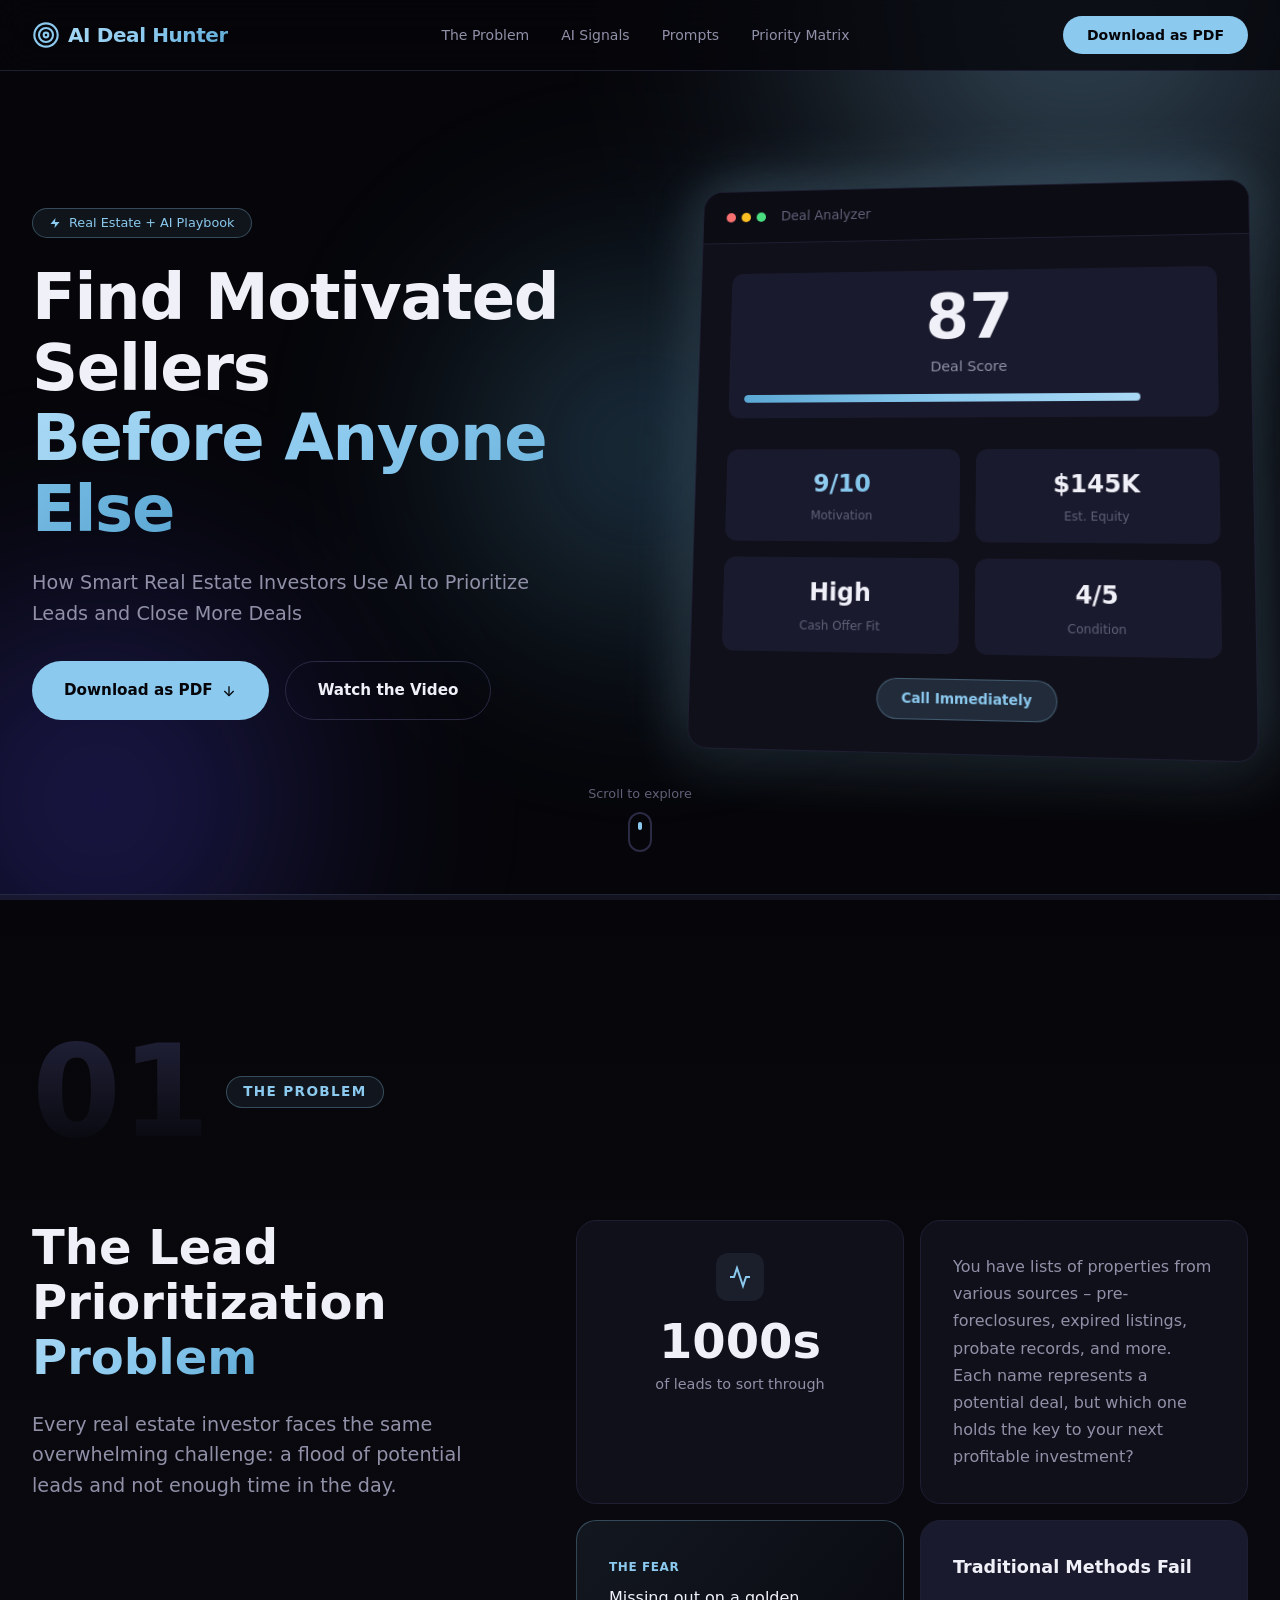
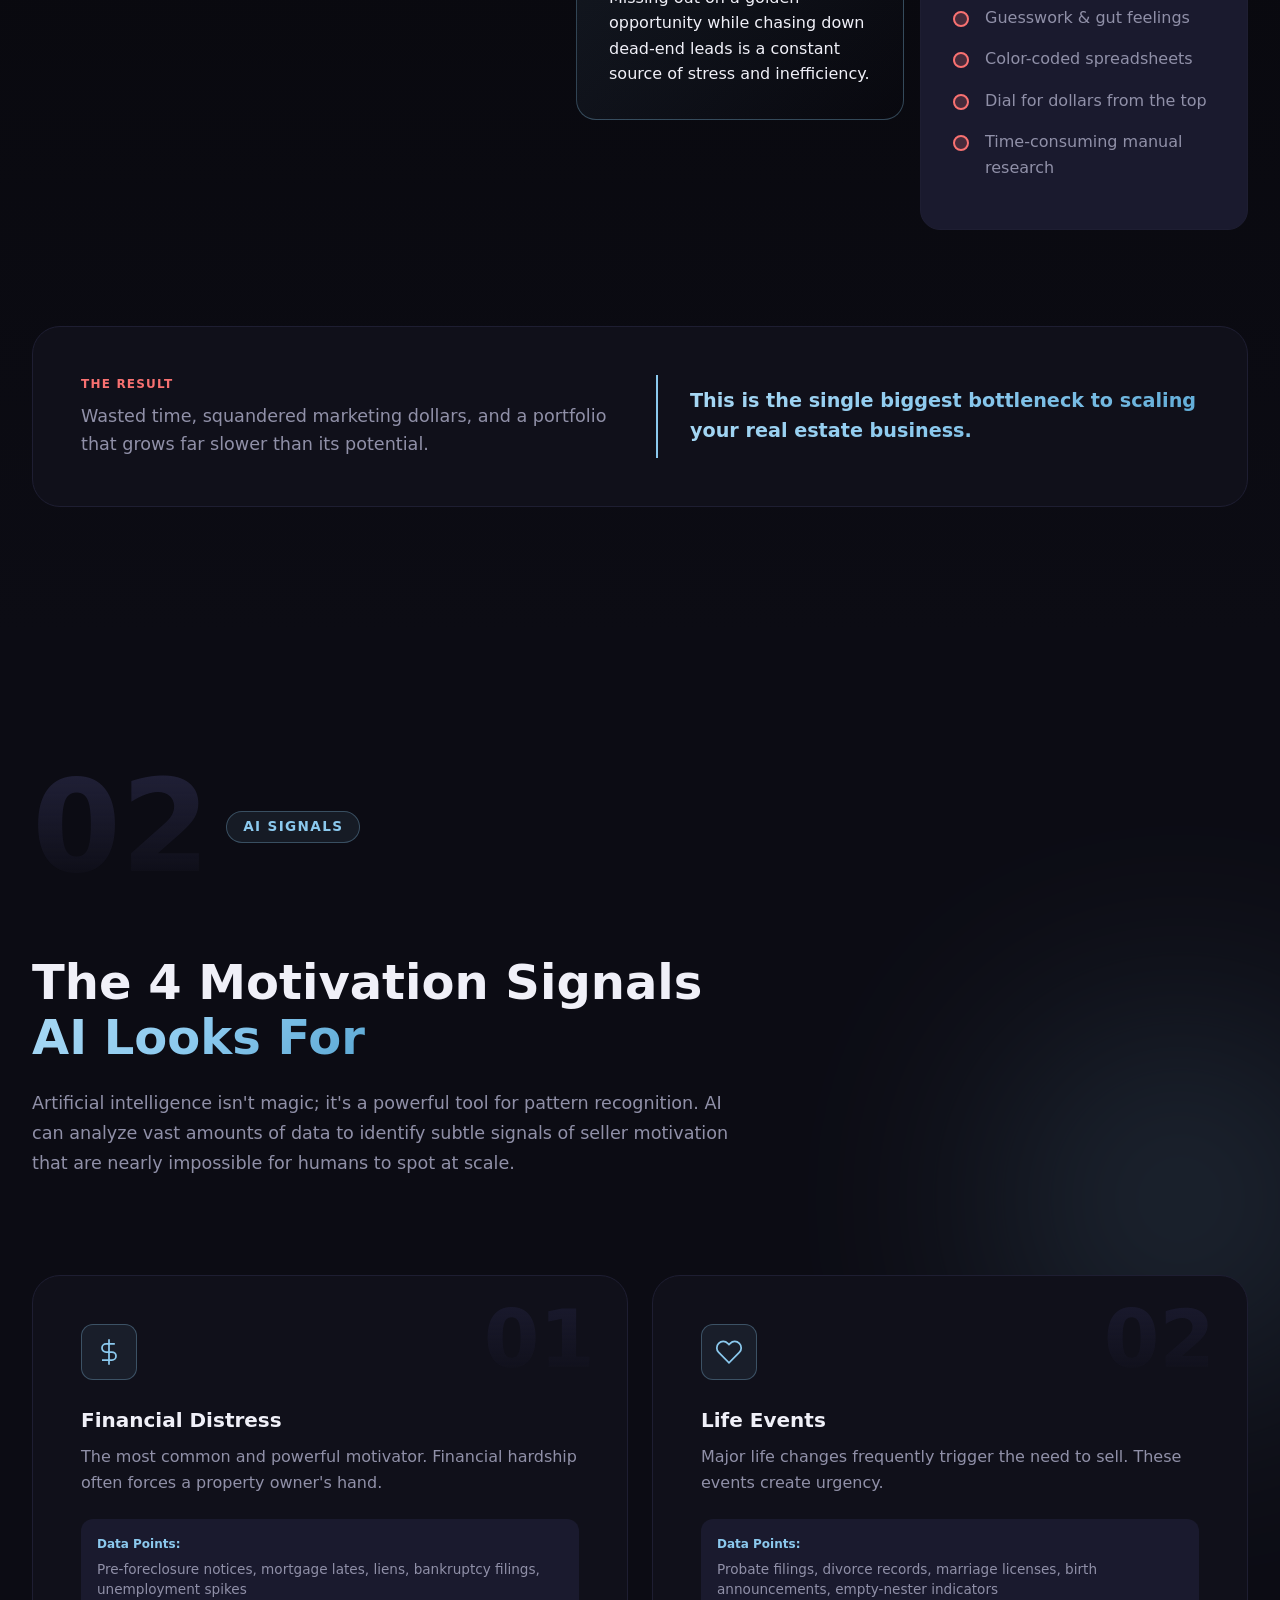
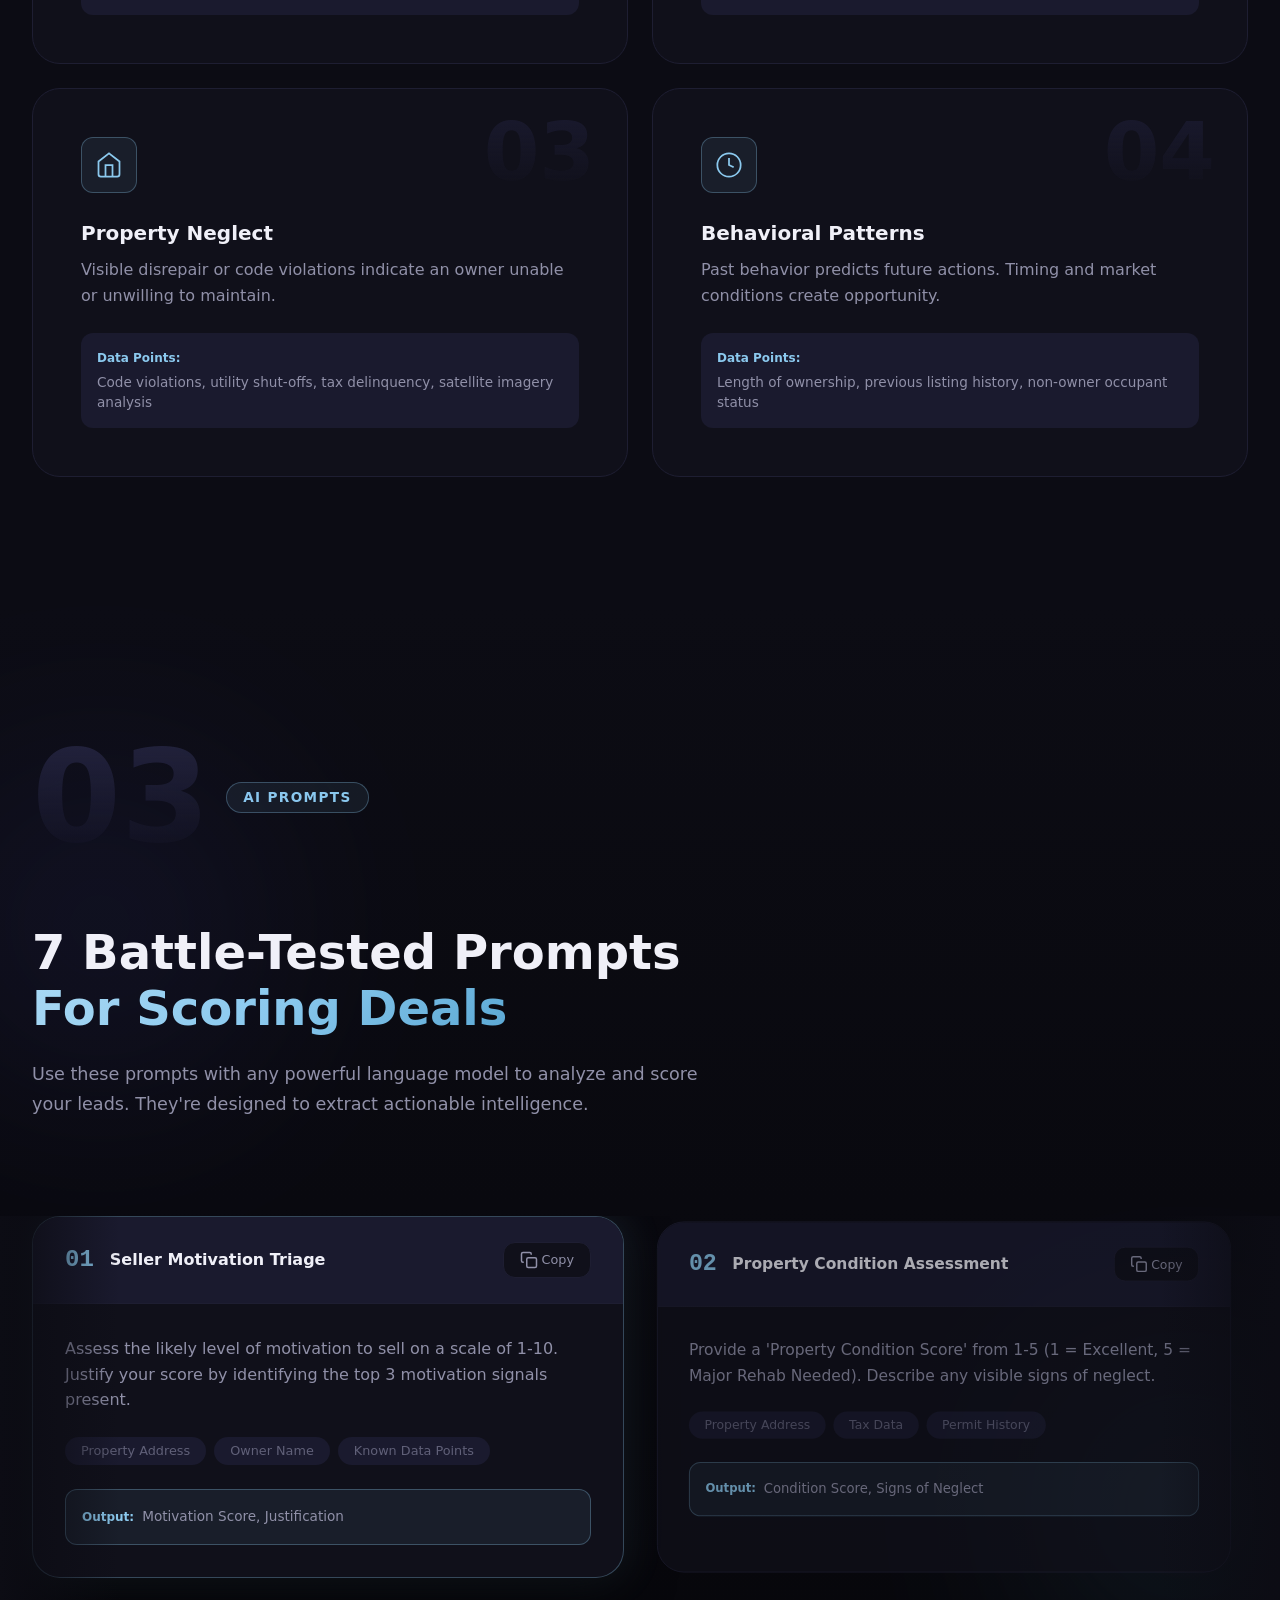
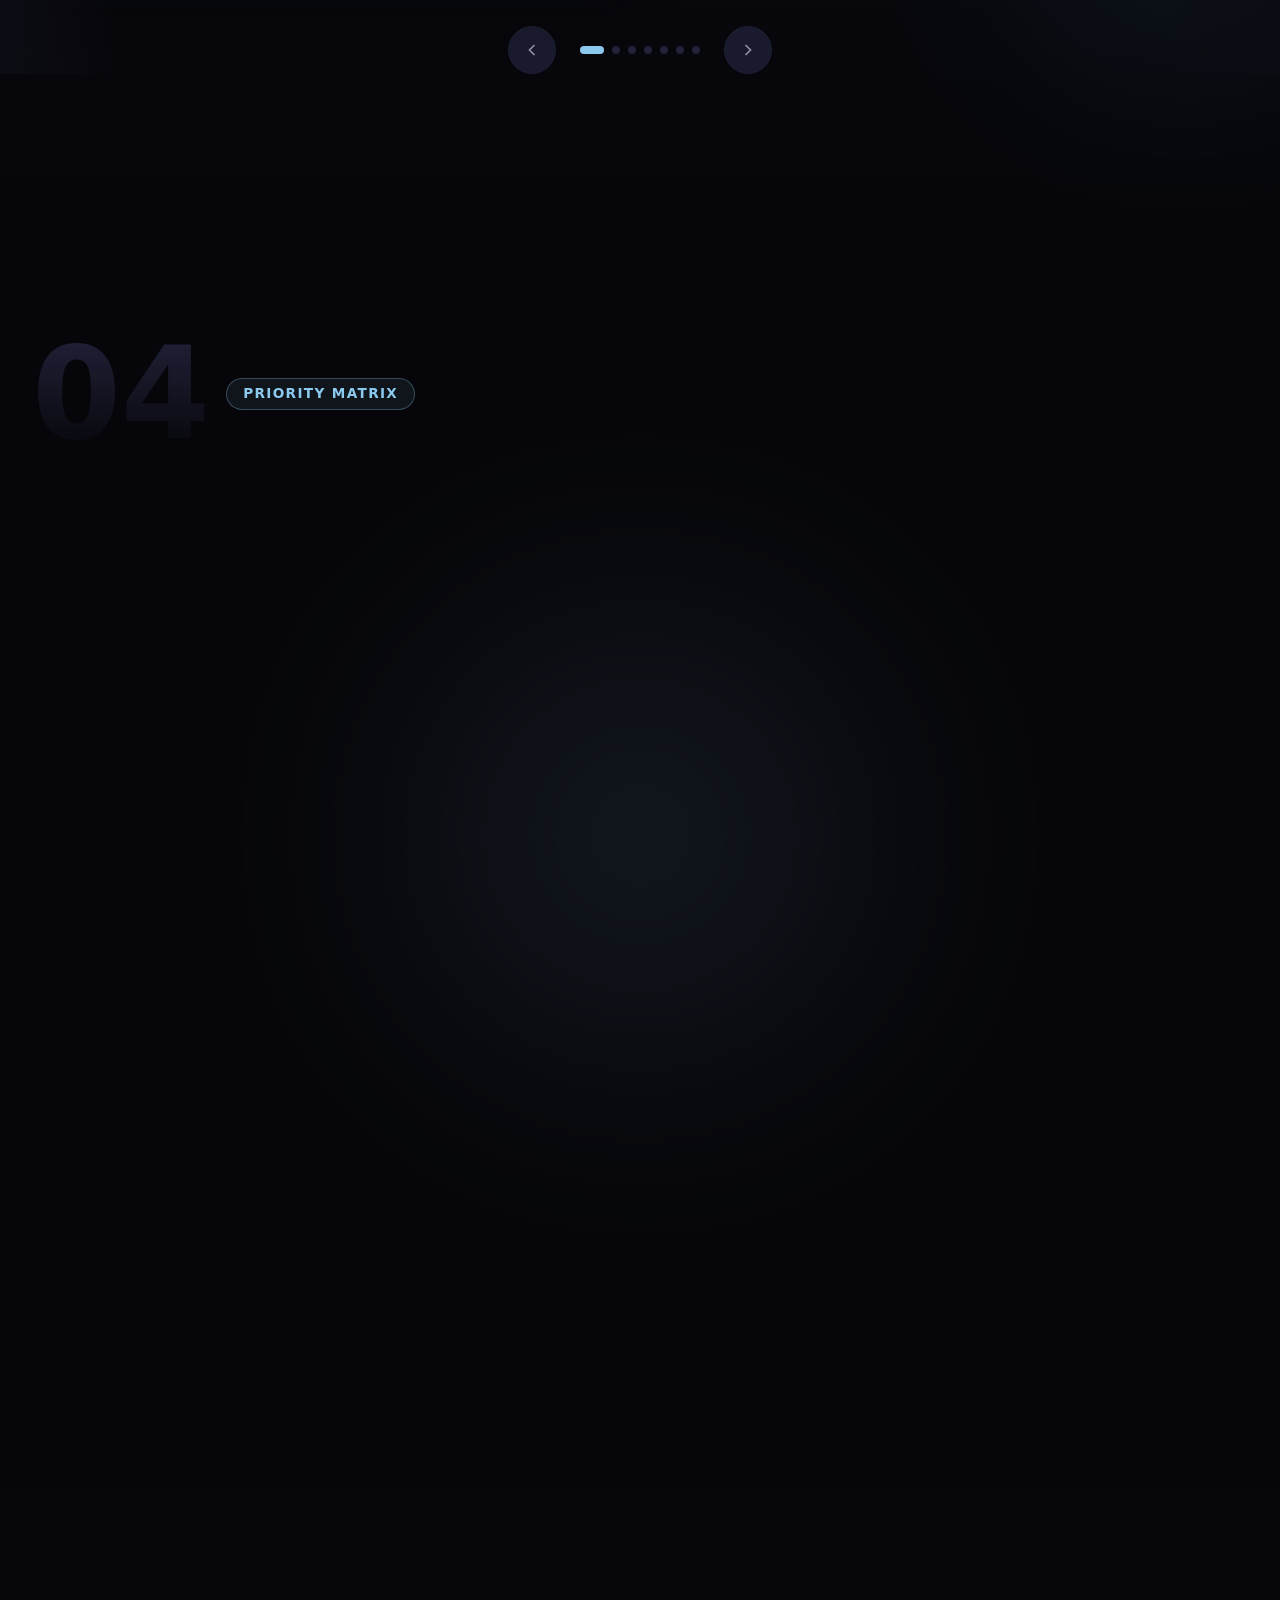
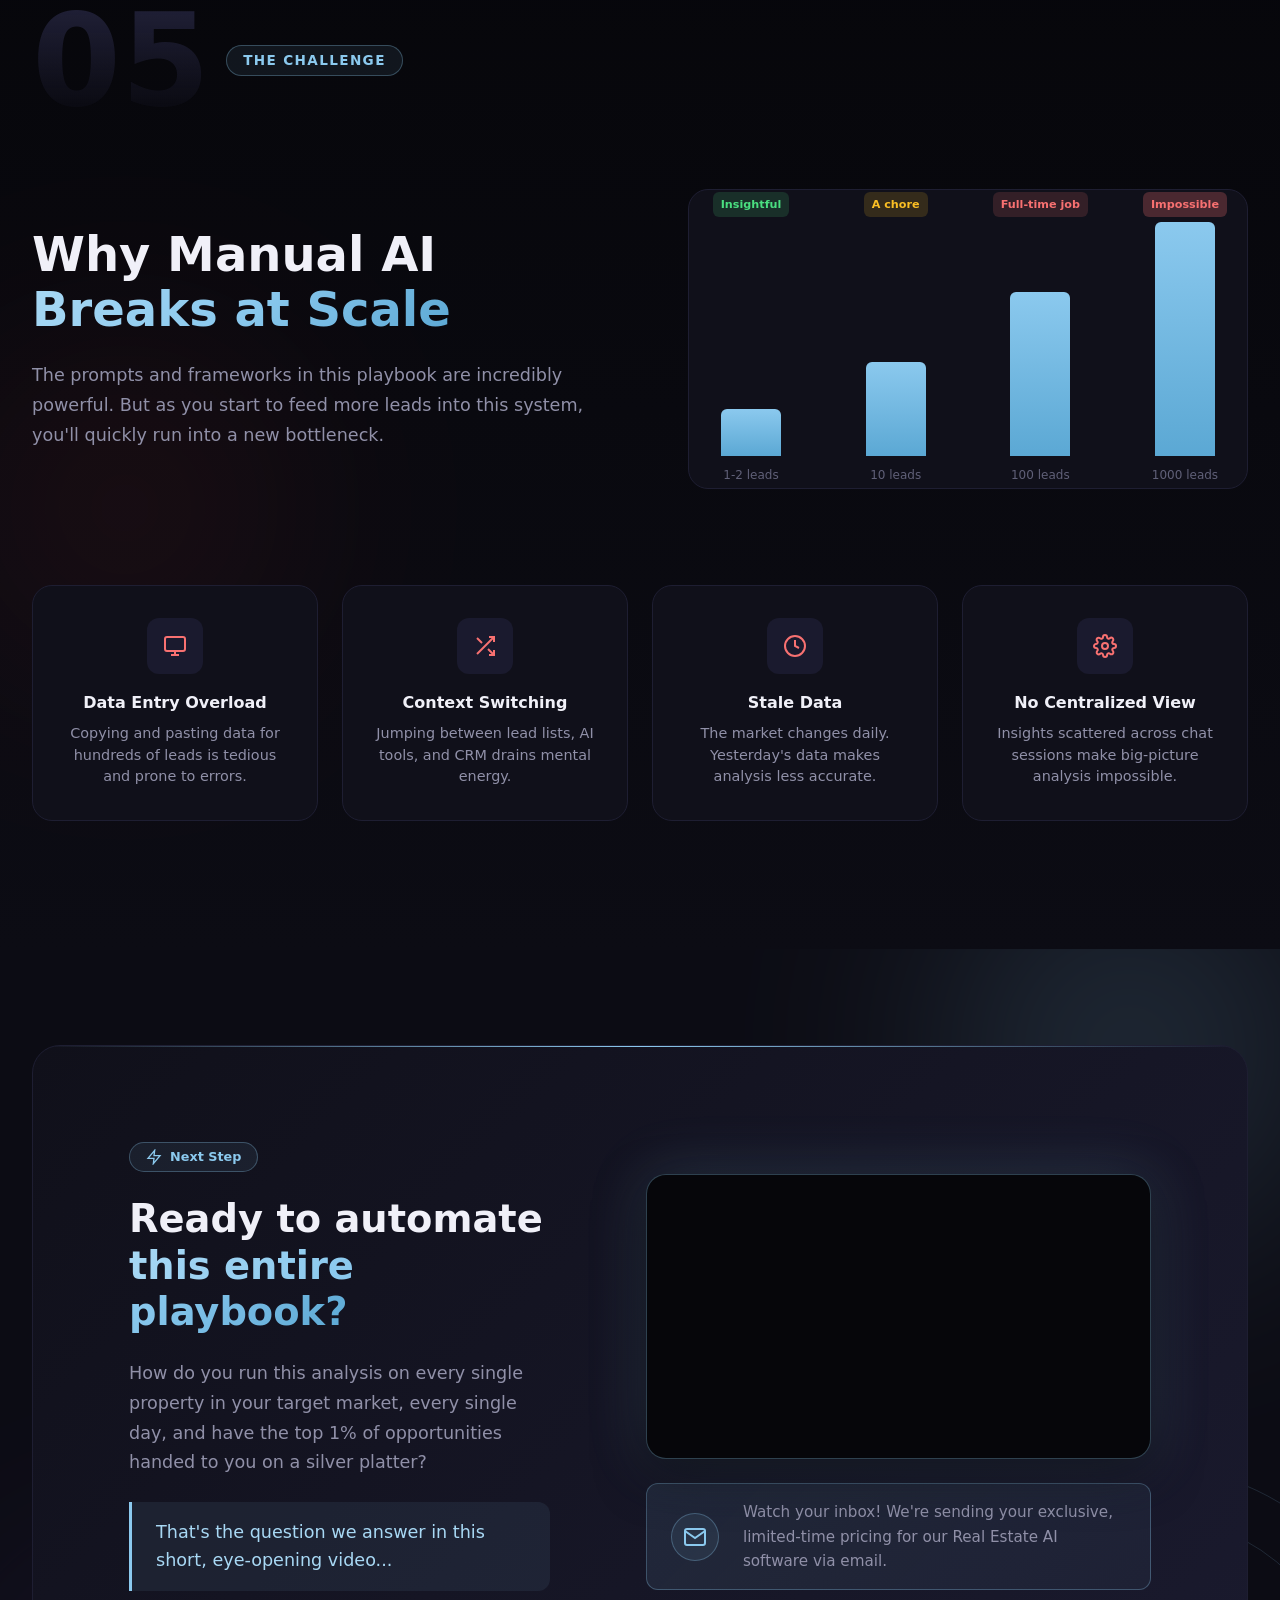
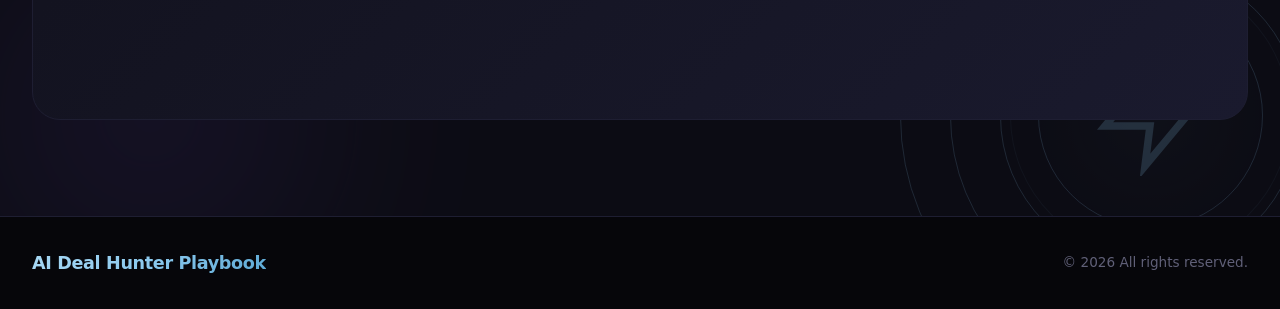
==== commit e78a9b7f: "Block search engines and LLMs from indexing the site - robots.txt disallowing all crawlers including" ====
--- a/aidealhunter/index.html
+++ b/aidealhunter/index.html
@@ -3,6 +3,7 @@
 <head>
     <meta charset="UTF-8">
     <meta name="viewport" content="width=device-width, initial-scale=1.0">
+    <meta name="robots" content="noindex, nofollow">
     <meta name="description" content="The AI Deal Hunter Playbook - How Smart Real Estate Investors Find & Prioritize Motivated Sellers Using AI">
     <title>The AI Deal Hunter Playbook</title>
     <link rel="icon" type="image/svg+xml" href="favicon.svg">
